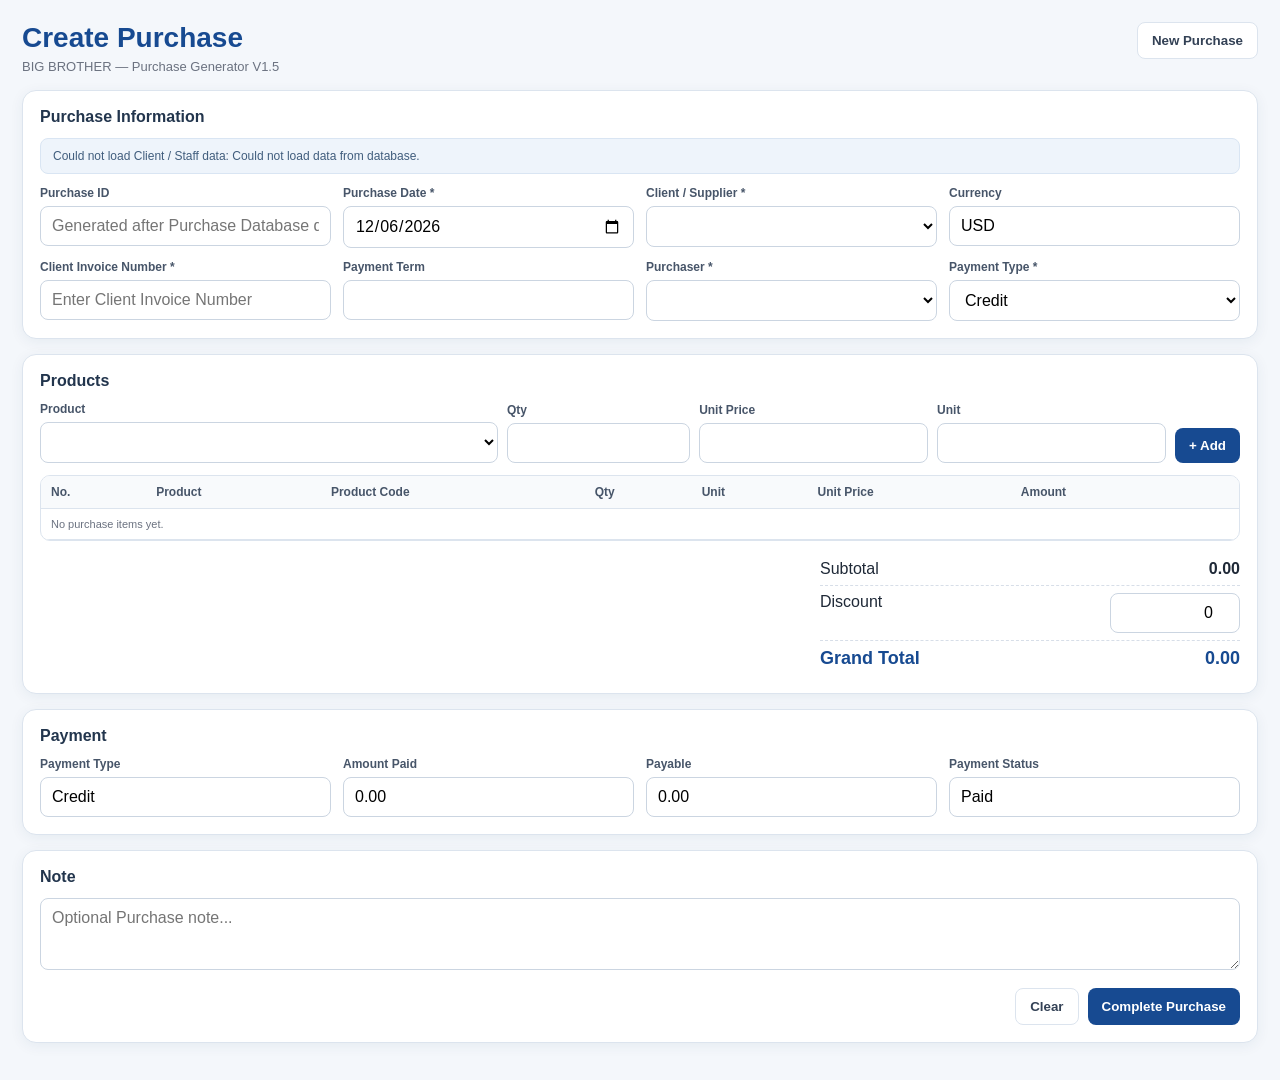
==== index.html @ b351e501 "Update index.html" ====
<!doctype html>
<html lang="en">
<head>
<meta charset="utf-8">
<meta name="viewport" content="width=device-width,initial-scale=1">
<title>BIG BROTHER — Create Purchase V1.5 Paid Credit Smart Cache</title>
<style>
*{box-sizing:border-box}
body{margin:0;background:#f4f7fb;color:#1f2937;font-family:Inter,Arial,sans-serif}
:root{--blue:#174a91;--line:#dce4ee;--muted:#6b7280;--green:#157a51}
.page{max-width:1500px;margin:auto;padding:22px}
.top{display:flex;justify-content:space-between;align-items:flex-start;gap:16px;margin-bottom:16px}
h1{margin:0;color:var(--blue);font-size:28px} .sub{font-size:13px;color:var(--muted);margin-top:5px}
.card{background:#fff;border:1px solid var(--line);border-radius:14px;box-shadow:0 3px 14px #173a6610;padding:17px;margin-bottom:15px}
.grid{display:grid;grid-template-columns:repeat(4,minmax(0,1fr));gap:12px}
label{display:block;font-size:12px;font-weight:800;color:#475569;margin-bottom:6px}
input,select,textarea{width:100%;border:1px solid #cbd5e1;border-radius:8px;padding:10px 11px;font:inherit;background:#fff}
textarea{min-height:72px;resize:vertical}
.section-title{font-weight:900;color:#22354d;font-size:16px;margin-bottom:12px}
.status{background:#eef4fb;border:1px solid #d9e5f3;color:#405d7d;padding:10px 12px;border-radius:8px;font-size:12px;margin-bottom:12px}
.status.success{background:#eef9f3;border-color:#c9ead9;color:#176c4a}
.tablewrap{overflow:auto;border:1px solid var(--line);border-radius:10px}
table{width:100%;border-collapse:collapse;min-width:950px} th,td{padding:9px 10px;border-bottom:1px solid var(--line);font-size:12px;text-align:left}
th{background:#f8fafc;color:#475569}
td input{padding:8px}
.addline{display:grid;grid-template-columns:2fr .8fr 1fr 1fr auto;gap:9px;align-items:end;margin-bottom:12px}
button{cursor:pointer;font-weight:800;border-radius:8px;padding:10px 14px}
.primary{border:0;background:var(--blue);color:#fff} .secondary{border:1px solid var(--line);background:#fff;color:#334155} .danger{border:0;background:#fff0f0;color:#a62f2f}
.actions{display:flex;justify-content:flex-end;gap:9px;margin-top:14px}
.summary{margin-left:auto;width:min(420px,100%);margin-top:12px}
.srow{display:flex;justify-content:space-between;gap:20px;padding:7px 0;border-bottom:1px dashed #d7dee8}
.srow.total{font-size:18px;font-weight:900;color:var(--blue);border-bottom:0}
.small{font-size:11px;color:var(--muted)}
@media(max-width:900px){.grid{grid-template-columns:1fr 1fr}.addline{grid-template-columns:1fr 1fr}}
@media(max-width:600px){.grid,.addline{grid-template-columns:1fr}.page{padding:12px}}
</style>
</head>
<body>
<div class="page">
  <div class="top">
    <div>
      <h1>Create Purchase</h1>
      <div class="sub">BIG BROTHER — Purchase Generator V1.5</div>
    </div>
    <button class="secondary" onclick="resetPurchase()">New Purchase</button>
  </div>

  <div class="card">
    <div class="section-title">Purchase Information</div>
    <div id="status" class="status">Select a Client / Supplier. The system will load only the products that this client sells.</div>
    <div class="grid">
      <div><label>Purchase ID</label><input id="purchaseId" readonly placeholder="Generated after Purchase Database deployment"></div>
      <div><label>Purchase Date *</label><input id="purchaseDate" type="date"></div>
      <div><label>Client / Supplier *</label><select id="client" onchange="clientChanged()"></select></div>
      <div><label>Currency</label><input id="currency" readonly value="USD"></div>

      <div><label>Client Invoice Number *</label><input id="clientInvoiceNumber" placeholder="Enter Client Invoice Number"></div>
      <div><label>Payment Term</label><input id="paymentTerm" readonly></div>
      <div><label>Purchaser *</label><select id="purchaser" onchange="syncPurchaser()"></select></div>
      <div><label>Payment Type *</label>
        <select id="paymentType" onchange="paymentTypeChanged()">
          <option value="Credit" selected>Credit</option>
          <option value="Paid">Paid</option>
        </select>
      </div>
    </div>
  </div>

  <div class="card">
    <div class="section-title">Products</div>

    <div class="addline">
      <div><label>Product</label><select id="product"></select></div>
      <div><label>Qty</label><input id="qty" type="number" min="0" step="0.01"></div>
      <div><label>Unit Price</label><input id="price" type="number" min="0" step="0.0001"></div>
      <div><label>Unit</label><input id="unit" readonly></div>
      <button class="primary" onclick="addItem()">+ Add</button>
    </div>

    <div class="tablewrap">
      <table>
        <thead><tr><th>No.</th><th>Product</th><th>Product Code</th><th>Qty</th><th>Unit</th><th>Unit Price</th><th>Amount</th><th></th></tr></thead>
        <tbody id="itemsBody"><tr><td colspan="8" class="small">No purchase items yet.</td></tr></tbody>
      </table>
    </div>

    <div class="summary">
      <div class="srow"><span>Subtotal</span><strong id="subtotal">0.00</strong></div>
      <div class="srow"><span>Discount</span><span><input id="discount" type="number" min="0" step="0.01" value="0" oninput="renderItems()" style="width:130px;text-align:right"></span></div>
      <div class="srow total"><span>Grand Total</span><span id="grandTotal">0.00</span></div>
    </div>
  </div>

  <div class="card" id="paymentInfoCard">
    <div class="section-title">Payment</div>
    <div class="grid">
      <div>
        <label>Payment Type</label>
        <input id="paymentTypeDisplay" readonly value="Credit">
      </div>
      <div>
        <label>Amount Paid</label>
        <input id="amountPaidDisplay" readonly value="0.00">
      </div>
      <div>
        <label>Payable</label>
        <input id="payableDisplay" readonly value="0.00">
      </div>
      <div>
        <label>Payment Status</label>
        <input id="paymentStatusDisplay" readonly value="Unpaid">
      </div>
    </div>
  </div>

  <div class="card">
    <div class="section-title">Note</div>
    <textarea id="note" placeholder="Optional Purchase note..."></textarea>
    <div class="actions">
      <button class="secondary" onclick="resetPurchase()">Clear</button>
      <button class="primary" id="saveBtn" onclick="savePurchase()">Complete Purchase</button>
    </div>
  </div>
</div>

<script>
const MASTER_DATABASE_API_URL = "https://script.google.com/macros/s/AKfycbzIjs-cNehMxWTZs3ZPAosseGUu1nqACTPo3S4-onLLEYnEgqP6AUK7p3jwb6MaFr7H0w/exec";
const STAFF_DATABASE_API_URL = "https://script.google.com/macros/s/AKfycbwKqgTPzesBlWlk5NFelkZR-9HOzDGdukcPc49dTDtADRdLz-Bv2uABMiuajh0mpEOA/exec";

/* Paste the new Purchase Database /exec URL here after you deploy BIG_BROTHER_PURCHASE_DATABASE_V1.gs */
const PURCHASE_DATABASE_API_URL = "https://script.google.com/macros/s/AKfycbz7k1iBBfx9xiIKl1719W_jsKA8kLl7ihD4UykIyIAk-btXvAiOsORiw71NWwUD6XFOgg/exec";

let clients = [];
let catalog = [];
let staff = [];
let items = [];

const PURCHASE_MASTER_CACHE_KEY="BB_PURCHASE_GENERATOR_MASTER_CACHE_V1";
const PURCHASE_CATALOG_CACHE_PREFIX="BB_PURCHASE_GENERATOR_CATALOG_V1_";
const PURCHASE_CACHE_MAX_AGE_MS=24*60*60*1000;
let masterSyncBusy=false;

function esc(s){return String(s??"").replace(/[&<>"']/g,c=>({"&":"&amp;","<":"&lt;",">":"&gt;",'"':"&quot;","'":"&#39;"}[c]));}
function today(){const d=new Date();return d.getFullYear()+"-"+String(d.getMonth()+1).padStart(2,"0")+"-"+String(d.getDate()).padStart(2,"0");}
function money(n){return Number(n||0).toLocaleString("en-US",{minimumFractionDigits:2,maximumFractionDigits:2});}
function setStatus(msg,type=""){const el=document.getElementById("status");el.textContent=msg;el.className="status"+(type?" "+type:"");}
function purchaseApiReady(){return PURCHASE_DATABASE_API_URL.startsWith("https://script.google.com/");}


function readLocalCache(key){
  try{
    const raw=localStorage.getItem(key);
    if(!raw) return null;
    const parsed=JSON.parse(raw);
    return parsed && typeof parsed==="object" ? parsed : null;
  }catch(_){
    return null;
  }
}

function writeLocalCache(key,data){
  try{
    localStorage.setItem(key,JSON.stringify({
      savedAt:Date.now(),
      data:data
    }));
  }catch(error){
    console.warn("Purchase Generator cache unavailable:",error);
  }
}

function catalogCacheKey(clientId){
  return PURCHASE_CATALOG_CACHE_PREFIX + encodeURIComponent(String(clientId||""));
}

function cacheFresh(cache){
  return !!cache && Number(cache.savedAt||0)>0 &&
    (Date.now()-Number(cache.savedAt||0))<PURCHASE_CACHE_MAX_AGE_MS;
}

function renderClientAndPurchaserOptions(){
  document.getElementById("client").innerHTML =
    '<option value="">Select Client / Supplier</option>'+
    clients.map((x,i)=>`<option value="${i}">${esc(x.clientName)}${x.clientCode?` — ${esc(x.clientCode)}`:""}</option>`).join("");

  let purchasers=staff.filter(x=>String(x.position||"").toLowerCase().includes("purchas"));
  if(!purchasers.length)purchasers=staff;

  document.getElementById("purchaser").innerHTML =
    '<option value="">Select Purchaser</option>'+
    purchasers.map(x=>`<option value="${esc(x.staffId)}" data-name="${esc(x.staffName)}">${esc(x.staffName)} — ${esc(x.staffId)}</option>`).join("");

  return purchasers.length;
}

function renderMasterDeviceCache(){
  const cached=readLocalCache(PURCHASE_MASTER_CACHE_KEY);
  if(!cached || !cached.data) return false;

  const d=cached.data;
  if(!Array.isArray(d.clients) || !Array.isArray(d.staff)) return false;

  clients=d.clients;
  staff=d.staff;
  const purchaserCount=renderClientAndPurchaserOptions();

  setStatus(
    clients.length+" Client(s) and "+purchaserCount+" Purchaser/Staff record(s) loaded from device • syncing...",
    "success"
  );
  return true;
}

function getJson(url, params = {}) {
  return new Promise((resolve, reject) => {
    const callbackName =
      "bbJsonp_" + Date.now() + "_" + Math.floor(Math.random() * 1000000);

    const script = document.createElement("script");
    let finished = false;

    const cleanup = () => {
      if (finished) return;
      finished = true;
      clearTimeout(timer);
      try { delete window[callbackName]; } catch (_) { window[callbackName] = undefined; }
      script.remove();
    };

    window[callbackName] = function(data) {
      cleanup();
      resolve(data);
    };

    const u = new URL(url);
    Object.entries(params || {}).forEach(([k, v]) => {
      if (v !== undefined && v !== null) u.searchParams.set(k, v);
    });
    u.searchParams.set("callback", callbackName);
    u.searchParams.set("_t", Date.now());

    script.src = u.toString();
    script.async = true;
    script.onerror = () => {
      cleanup();
      reject(new Error("Could not load data from database."));
    };

    const timer = setTimeout(() => {
      cleanup();
      reject(new Error("Database request timed out."));
    }, 15000);

    document.head.appendChild(script);
  });
}
function arrayOf(res){if(Array.isArray(res))return res;if(Array.isArray(res?.data))return res.data;return [];}
function postForm(url,action,fieldName,data){
  return new Promise((resolve,reject)=>{
    const name="bb_purchase_"+Date.now()+"_"+Math.random().toString(36).slice(2);
    const iframe=document.createElement("iframe");iframe.name=name;iframe.style.display="none";document.body.appendChild(iframe);
    const form=document.createElement("form");form.method="POST";form.action=url;form.target=name;form.style.display="none";
    const a=document.createElement("input");a.type="hidden";a.name="action";a.value=action;form.appendChild(a);
    const d=document.createElement("input");d.type="hidden";d.name=fieldName;d.value=JSON.stringify(data);form.appendChild(d);
    document.body.appendChild(form);
    try{form.submit();}catch(e){form.remove();iframe.remove();reject(e);return;}
    setTimeout(()=>{form.remove();iframe.remove();resolve({success:true});},2200);
  });
}

async function loadMasterData(options={}){
  if(masterSyncBusy) return;

  const silent=options && options.silent===true;
  masterSyncBusy=true;

  try{
    if(!silent) setStatus("Syncing Client and Staff data...");

    const [c,s] = await Promise.all([
      getJson(MASTER_DATABASE_API_URL,{action:"getClients"}),
      getJson(STAFF_DATABASE_API_URL,{action:"getStaff",includeInactive:"false"})
    ]);

    if (!Array.isArray(c) && !Array.isArray(c?.data)) {
      throw new Error(c?.message || c?.error || "Client API is not available.");
    }

    const freshClients=arrayOf(c);
    const freshStaff=arrayOf(s);

    clients=freshClients;
    staff=freshStaff;

    const purchaserCount=renderClientAndPurchaserOptions();

    writeLocalCache(PURCHASE_MASTER_CACHE_KEY,{
      clients:clients,
      staff:staff
    });

    setStatus(
      clients.length+" Client(s) and "+purchaserCount+" Purchaser/Staff record(s) ready.",
      "success"
    );

  }catch(e){
    console.error(e);

    if(!clients.length && !staff.length){
      setStatus("Could not load Client / Staff data: "+(e.message||"Database connection error."));
    }else{
      setStatus("Device cache ready • live sync will retry later.","success");
    }
  }finally{
    masterSyncBusy=false;
  }
}

async function clientChanged(){
  const index=Number(document.getElementById("client").value);
  const c=Number.isInteger(index)&&clients[index]?clients[index]:null;

  items=[];
  renderItems();

  document.getElementById("paymentTerm").value=c?.paymentTerm||"";
  document.getElementById("currency").value=c?.currency||"USD";

  if(!c){
    catalog=[];
    fillProducts();
    return;
  }

  const key=catalogCacheKey(c.clientId);
  const cached=readLocalCache(key);

  // FAST PATH: render saved client catalog immediately.
  if(cached && Array.isArray(cached.data)){
    catalog=cached.data;
    fillProducts();
    setStatus(
      catalog.length+" product(s) loaded instantly for "+c.clientName+" • syncing prices...",
      "success"
    );
  }else{
    catalog=[];
    fillProducts();
    setStatus("Loading products and current prices for "+c.clientName+"...");
  }

  // Background refresh.
  try{
    const res=await getJson(MASTER_DATABASE_API_URL,{
      action:"getPurchaseClientCatalog",
      clientId:c.clientId
    });

    const fresh=arrayOf(res);
    catalog=fresh;
    fillProducts();
    writeLocalCache(key,fresh);

    setStatus(
      catalog.length+" product(s) ready for "+c.clientName+".",
      "success"
    );

  }catch(e){
    if(cached && Array.isArray(cached.data)){
      catalog=cached.data;
      fillProducts();
      setStatus(
        catalog.length+" cached product(s) ready for "+c.clientName+" • live sync will retry.",
        "success"
      );
    }else{
      catalog=[];
      fillProducts();
      setStatus("Could not load Client Products / Prices.");
    }
  }
}

function fillProducts(){
  const el=document.getElementById("product");
  el.innerHTML='<option value="">Select Product</option>'+
    catalog.map((x,i)=>`<option value="${i}">${esc(x.productName)} — ${esc(x.productCode)}</option>`).join("");
  document.getElementById("qty").value="";
  document.getElementById("price").value="";
  document.getElementById("unit").value="";
}

document.addEventListener("change",e=>{
  if(e.target?.id!=="product")return;
  const i=Number(e.target.value);
  const p=Number.isInteger(i)&&catalog[i]?catalog[i]:null;
  document.getElementById("price").value=p?Number(p.purchasePrice||0):"";
  document.getElementById("unit").value=p?.unit||"";
  document.getElementById("qty").focus();
});

function syncPurchaser(){
  // Staff ID remains stored in the Purchaser select value.
}


function paymentTypeChanged(){
  renderItems();
}

function updatePaymentSummary(total){
  const type=document.getElementById("paymentType")?.value || "Credit";
  const paid=type==="Paid" ? total : 0;
  const payable=type==="Paid" ? 0 : total;
  const status=type==="Paid" ? "Paid" : (total>0 ? "Unpaid" : "Paid");

  document.getElementById("paymentTypeDisplay").value=type;
  document.getElementById("amountPaidDisplay").value=money(paid);
  document.getElementById("payableDisplay").value=money(payable);
  document.getElementById("paymentStatusDisplay").value=status;
}

function addItem(){
  const i=Number(document.getElementById("product").value);
  const p=Number.isInteger(i)&&catalog[i]?catalog[i]:null;
  const qty=Number(document.getElementById("qty").value)||0;
  const price=Number(document.getElementById("price").value)||0;

  if(!p)return alert("Select a Product.");
  if(qty<=0)return alert("Qty must be greater than 0.");

  items.push({
    productCode:p.productCode,
    productName:p.productName,
    qty:qty,
    unit:p.unit||"",
    unitPrice:price
  });

  document.getElementById("product").value="";
  document.getElementById("qty").value="";
  document.getElementById("price").value="";
  document.getElementById("unit").value="";
  renderItems();
}

function removeItem(index){items.splice(index,1);renderItems();}

function renderItems(){
  const body=document.getElementById("itemsBody");
  if(!items.length){
    body.innerHTML='<tr><td colspan="8" class="small">No purchase items yet.</td></tr>';
  } else {
    body.innerHTML=items.map((x,i)=>`
      <tr>
        <td>${i+1}</td>
        <td><strong>${esc(x.productName)}</strong></td>
        <td>${esc(x.productCode)}</td>
        <td>${money(x.qty)}</td>
        <td>${esc(x.unit)}</td>
        <td>${money(x.unitPrice)}</td>
        <td><strong>${money(x.qty*x.unitPrice)}</strong></td>
        <td><button class="danger" onclick="removeItem(${i})">Delete</button></td>
      </tr>`).join("");
  }

  const subtotal=items.reduce((sum,x)=>sum+(Number(x.qty)||0)*(Number(x.unitPrice)||0),0);
  const discount=Math.min(subtotal,Math.max(0,Number(document.getElementById("discount").value)||0));
  const total=Math.max(0,subtotal-discount);

  document.getElementById("subtotal").textContent=money(subtotal);
  document.getElementById("grandTotal").textContent=money(total);
  updatePaymentSummary(total);
}

async function loadNextPurchaseId(){
  if(!purchaseApiReady()){
    document.getElementById("purchaseId").value="";
    return;
  }
  try{
    const res=await getJson(PURCHASE_DATABASE_API_URL,{action:"getNextPurchaseId"});
    document.getElementById("purchaseId").value=res.purchaseId||"";
  }catch(e){}
}

async function savePurchase(){
  if(!purchaseApiReady()){
    alert("Deploy the Purchase Database first, then paste its /exec URL into PURCHASE_DATABASE_API_URL.");
    return;
  }

  const ci=Number(document.getElementById("client").value);
  const client=Number.isInteger(ci)&&clients[ci]?clients[ci]:null;
  const purchaserEl=document.getElementById("purchaser");
  const purchaserName=purchaserEl.options[purchaserEl.selectedIndex]?.dataset?.name||"";

  if(!client)return alert("Select a Client / Supplier.");
  if(!document.getElementById("clientInvoiceNumber").value.trim())return alert("Enter Client Invoice Number.");
  if(!items.length)return alert("Add at least one product.");
  if(!purchaserEl.value)return alert("Select Purchaser.");

  const data={
    purchaseId:document.getElementById("purchaseId").value,
    purchaseDate:document.getElementById("purchaseDate").value,
    clientId:client.clientId,
    clientName:client.clientName,
    clientCode:client.clientCode||"",
    clientInvoiceNumber:document.getElementById("clientInvoiceNumber").value.trim(),
    currency:document.getElementById("currency").value||"USD",
    paymentTerm:client.paymentTerm||"",
    purchaserStaffId:purchaserEl.value,
    purchaserName:purchaserName,
    paymentType:document.getElementById("paymentType").value||"Credit",
    discount:Number(document.getElementById("discount").value)||0,
    note:document.getElementById("note").value.trim(),
    items:items
  };

  const total=items.reduce((sum,x)=>sum+x.qty*x.unitPrice,0)-Math.max(0,Number(data.discount)||0);

  if(!confirm(
    "Complete this Purchase?\n\n"+
    "Client: "+client.clientName+"\n"+
    "Items: "+items.length+"\n"+
    "Total: "+money(Math.max(0,total))+" "+data.currency+"\n"+
    "Payment Type: "+data.paymentType
  ))return;

  const btn=document.getElementById("saveBtn");
  btn.disabled=true;
  btn.textContent="Saving...";

  try{
    await postForm(PURCHASE_DATABASE_API_URL,"savePurchase","purchaseData",data);
    setStatus("Purchase sent successfully. Purchase ID: "+(data.purchaseId||"generated by database"),"success");
    alert("Purchase completed successfully.");
    resetPurchase();
  }catch(e){
    alert("Could not save Purchase. "+(e.message||""));
  }finally{
    btn.disabled=false;
    btn.textContent="Complete Purchase";
  }
}

function resetPurchase(){
  items=[];
  catalog=[];
  document.getElementById("client").value="";
  document.getElementById("clientInvoiceNumber").value="";
  document.getElementById("paymentTerm").value="";
  document.getElementById("currency").value="USD";
  document.getElementById("product").innerHTML='<option value="">Select Product</option>';
  document.getElementById("qty").value="";
  document.getElementById("price").value="";
  document.getElementById("unit").value="";
  document.getElementById("discount").value="0";
  document.getElementById("paymentType").value="Credit";
  document.getElementById("note").value="";
  document.getElementById("purchaseDate").value=today();
  renderItems();
  loadNextPurchaseId();
  setStatus("Select a Client / Supplier. The system will load only the products that this client sells.");
}

document.getElementById("purchaseDate").value=today();

// Show device cache first, then refresh silently in background.
const showedMasterCache=renderMasterDeviceCache();
loadMasterData({silent:showedMasterCache});

loadNextPurchaseId();
renderItems();

// When returning to this tab, silently refresh Client/Staff data.
document.addEventListener("visibilitychange",function(){
  if(!document.hidden){
    loadMasterData({silent:true});
  }
});
</script>
</body>
</html>
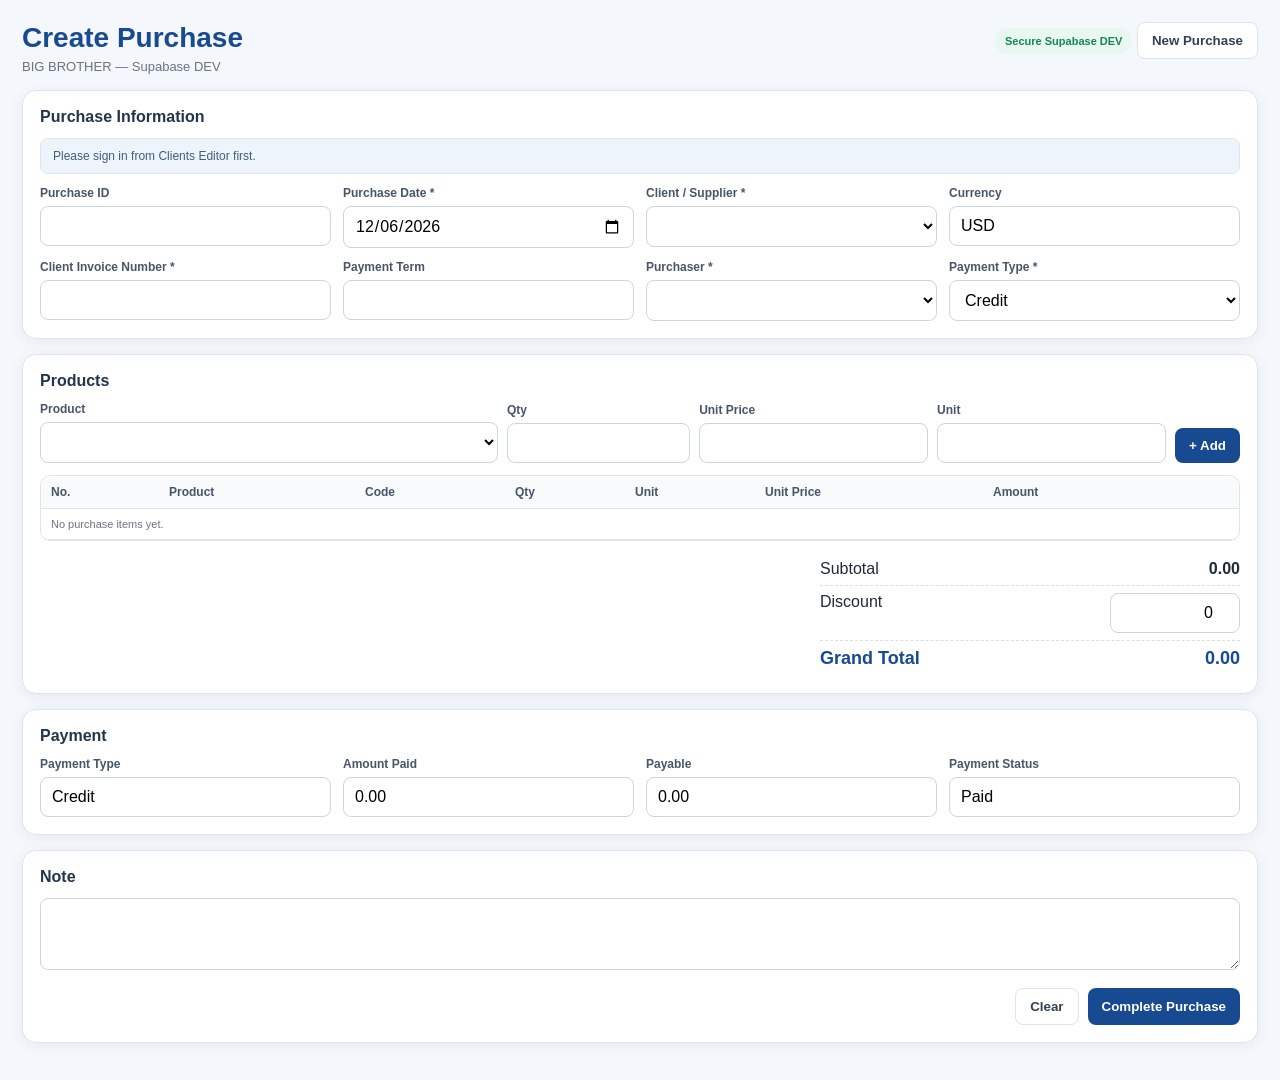
==== commit 9fa12ba3: "Promote tested Supabase Purchase Recorder to live index" ====
--- a/index.html
+++ b/index.html
@@ -1,586 +1,2 @@
 <!doctype html>
-<html lang="en">
-<head>
-<meta charset="utf-8">
-<meta name="viewport" content="width=device-width,initial-scale=1">
-<title>BIG BROTHER — Create Purchase V1.5 Paid Credit Smart Cache</title>
-<style>
-*{box-sizing:border-box}
-body{margin:0;background:#f4f7fb;color:#1f2937;font-family:Inter,Arial,sans-serif}
-:root{--blue:#174a91;--line:#dce4ee;--muted:#6b7280;--green:#157a51}
-.page{max-width:1500px;margin:auto;padding:22px}
-.top{display:flex;justify-content:space-between;align-items:flex-start;gap:16px;margin-bottom:16px}
-h1{margin:0;color:var(--blue);font-size:28px} .sub{font-size:13px;color:var(--muted);margin-top:5px}
-.card{background:#fff;border:1px solid var(--line);border-radius:14px;box-shadow:0 3px 14px #173a6610;padding:17px;margin-bottom:15px}
-.grid{display:grid;grid-template-columns:repeat(4,minmax(0,1fr));gap:12px}
-label{display:block;font-size:12px;font-weight:800;color:#475569;margin-bottom:6px}
-input,select,textarea{width:100%;border:1px solid #cbd5e1;border-radius:8px;padding:10px 11px;font:inherit;background:#fff}
-textarea{min-height:72px;resize:vertical}
-.section-title{font-weight:900;color:#22354d;font-size:16px;margin-bottom:12px}
-.status{background:#eef4fb;border:1px solid #d9e5f3;color:#405d7d;padding:10px 12px;border-radius:8px;font-size:12px;margin-bottom:12px}
-.status.success{background:#eef9f3;border-color:#c9ead9;color:#176c4a}
-.tablewrap{overflow:auto;border:1px solid var(--line);border-radius:10px}
-table{width:100%;border-collapse:collapse;min-width:950px} th,td{padding:9px 10px;border-bottom:1px solid var(--line);font-size:12px;text-align:left}
-th{background:#f8fafc;color:#475569}
-td input{padding:8px}
-.addline{display:grid;grid-template-columns:2fr .8fr 1fr 1fr auto;gap:9px;align-items:end;margin-bottom:12px}
-button{cursor:pointer;font-weight:800;border-radius:8px;padding:10px 14px}
-.primary{border:0;background:var(--blue);color:#fff} .secondary{border:1px solid var(--line);background:#fff;color:#334155} .danger{border:0;background:#fff0f0;color:#a62f2f}
-.actions{display:flex;justify-content:flex-end;gap:9px;margin-top:14px}
-.summary{margin-left:auto;width:min(420px,100%);margin-top:12px}
-.srow{display:flex;justify-content:space-between;gap:20px;padding:7px 0;border-bottom:1px dashed #d7dee8}
-.srow.total{font-size:18px;font-weight:900;color:var(--blue);border-bottom:0}
-.small{font-size:11px;color:var(--muted)}
-@media(max-width:900px){.grid{grid-template-columns:1fr 1fr}.addline{grid-template-columns:1fr 1fr}}
-@media(max-width:600px){.grid,.addline{grid-template-columns:1fr}.page{padding:12px}}
-</style>
-</head>
-<body>
-<div class="page">
-  <div class="top">
-    <div>
-      <h1>Create Purchase</h1>
-      <div class="sub">BIG BROTHER — Purchase Generator V1.5</div>
-    </div>
-    <button class="secondary" onclick="resetPurchase()">New Purchase</button>
-  </div>
-
-  <div class="card">
-    <div class="section-title">Purchase Information</div>
-    <div id="status" class="status">Select a Client / Supplier. The system will load only the products that this client sells.</div>
-    <div class="grid">
-      <div><label>Purchase ID</label><input id="purchaseId" readonly placeholder="Generated after Purchase Database deployment"></div>
-      <div><label>Purchase Date *</label><input id="purchaseDate" type="date"></div>
-      <div><label>Client / Supplier *</label><select id="client" onchange="clientChanged()"></select></div>
-      <div><label>Currency</label><input id="currency" readonly value="USD"></div>
-
-      <div><label>Client Invoice Number *</label><input id="clientInvoiceNumber" placeholder="Enter Client Invoice Number"></div>
-      <div><label>Payment Term</label><input id="paymentTerm" readonly></div>
-      <div><label>Purchaser *</label><select id="purchaser" onchange="syncPurchaser()"></select></div>
-      <div><label>Payment Type *</label>
-        <select id="paymentType" onchange="paymentTypeChanged()">
-          <option value="Credit" selected>Credit</option>
-          <option value="Paid">Paid</option>
-        </select>
-      </div>
-    </div>
-  </div>
-
-  <div class="card">
-    <div class="section-title">Products</div>
-
-    <div class="addline">
-      <div><label>Product</label><select id="product"></select></div>
-      <div><label>Qty</label><input id="qty" type="number" min="0" step="0.01"></div>
-      <div><label>Unit Price</label><input id="price" type="number" min="0" step="0.0001"></div>
-      <div><label>Unit</label><input id="unit" readonly></div>
-      <button class="primary" onclick="addItem()">+ Add</button>
-    </div>
-
-    <div class="tablewrap">
-      <table>
-        <thead><tr><th>No.</th><th>Product</th><th>Product Code</th><th>Qty</th><th>Unit</th><th>Unit Price</th><th>Amount</th><th></th></tr></thead>
-        <tbody id="itemsBody"><tr><td colspan="8" class="small">No purchase items yet.</td></tr></tbody>
-      </table>
-    </div>
-
-    <div class="summary">
-      <div class="srow"><span>Subtotal</span><strong id="subtotal">0.00</strong></div>
-      <div class="srow"><span>Discount</span><span><input id="discount" type="number" min="0" step="0.01" value="0" oninput="renderItems()" style="width:130px;text-align:right"></span></div>
-      <div class="srow total"><span>Grand Total</span><span id="grandTotal">0.00</span></div>
-    </div>
-  </div>
-
-  <div class="card" id="paymentInfoCard">
-    <div class="section-title">Payment</div>
-    <div class="grid">
-      <div>
-        <label>Payment Type</label>
-        <input id="paymentTypeDisplay" readonly value="Credit">
-      </div>
-      <div>
-        <label>Amount Paid</label>
-        <input id="amountPaidDisplay" readonly value="0.00">
-      </div>
-      <div>
-        <label>Payable</label>
-        <input id="payableDisplay" readonly value="0.00">
-      </div>
-      <div>
-        <label>Payment Status</label>
-        <input id="paymentStatusDisplay" readonly value="Unpaid">
-      </div>
-    </div>
-  </div>
-
-  <div class="card">
-    <div class="section-title">Note</div>
-    <textarea id="note" placeholder="Optional Purchase note..."></textarea>
-    <div class="actions">
-      <button class="secondary" onclick="resetPurchase()">Clear</button>
-      <button class="primary" id="saveBtn" onclick="savePurchase()">Complete Purchase</button>
-    </div>
-  </div>
-</div>
-
-<script>
-const MASTER_DATABASE_API_URL = "https://script.google.com/macros/s/AKfycbzIjs-cNehMxWTZs3ZPAosseGUu1nqACTPo3S4-onLLEYnEgqP6AUK7p3jwb6MaFr7H0w/exec";
-const STAFF_DATABASE_API_URL = "https://script.google.com/macros/s/AKfycbwKqgTPzesBlWlk5NFelkZR-9HOzDGdukcPc49dTDtADRdLz-Bv2uABMiuajh0mpEOA/exec";
-
-/* Paste the new Purchase Database /exec URL here after you deploy BIG_BROTHER_PURCHASE_DATABASE_V1.gs */
-const PURCHASE_DATABASE_API_URL = "https://script.google.com/macros/s/AKfycbz7k1iBBfx9xiIKl1719W_jsKA8kLl7ihD4UykIyIAk-btXvAiOsORiw71NWwUD6XFOgg/exec";
-
-let clients = [];
-let catalog = [];
-let staff = [];
-let items = [];
-
-const PURCHASE_MASTER_CACHE_KEY="BB_PURCHASE_GENERATOR_MASTER_CACHE_V1";
-const PURCHASE_CATALOG_CACHE_PREFIX="BB_PURCHASE_GENERATOR_CATALOG_V1_";
-const PURCHASE_CACHE_MAX_AGE_MS=24*60*60*1000;
-let masterSyncBusy=false;
-
-function esc(s){return String(s??"").replace(/[&<>"']/g,c=>({"&":"&amp;","<":"&lt;",">":"&gt;",'"':"&quot;","'":"&#39;"}[c]));}
-function today(){const d=new Date();return d.getFullYear()+"-"+String(d.getMonth()+1).padStart(2,"0")+"-"+String(d.getDate()).padStart(2,"0");}
-function money(n){return Number(n||0).toLocaleString("en-US",{minimumFractionDigits:2,maximumFractionDigits:2});}
-function setStatus(msg,type=""){const el=document.getElementById("status");el.textContent=msg;el.className="status"+(type?" "+type:"");}
-function purchaseApiReady(){return PURCHASE_DATABASE_API_URL.startsWith("https://script.google.com/");}
-
-
-function readLocalCache(key){
-  try{
-    const raw=localStorage.getItem(key);
-    if(!raw) return null;
-    const parsed=JSON.parse(raw);
-    return parsed && typeof parsed==="object" ? parsed : null;
-  }catch(_){
-    return null;
-  }
-}
-
-function writeLocalCache(key,data){
-  try{
-    localStorage.setItem(key,JSON.stringify({
-      savedAt:Date.now(),
-      data:data
-    }));
-  }catch(error){
-    console.warn("Purchase Generator cache unavailable:",error);
-  }
-}
-
-function catalogCacheKey(clientId){
-  return PURCHASE_CATALOG_CACHE_PREFIX + encodeURIComponent(String(clientId||""));
-}
-
-function cacheFresh(cache){
-  return !!cache && Number(cache.savedAt||0)>0 &&
-    (Date.now()-Number(cache.savedAt||0))<PURCHASE_CACHE_MAX_AGE_MS;
-}
-
-function renderClientAndPurchaserOptions(){
-  document.getElementById("client").innerHTML =
-    '<option value="">Select Client / Supplier</option>'+
-    clients.map((x,i)=>`<option value="${i}">${esc(x.clientName)}${x.clientCode?` — ${esc(x.clientCode)}`:""}</option>`).join("");
-
-  let purchasers=staff.filter(x=>String(x.position||"").toLowerCase().includes("purchas"));
-  if(!purchasers.length)purchasers=staff;
-
-  document.getElementById("purchaser").innerHTML =
-    '<option value="">Select Purchaser</option>'+
-    purchasers.map(x=>`<option value="${esc(x.staffId)}" data-name="${esc(x.staffName)}">${esc(x.staffName)} — ${esc(x.staffId)}</option>`).join("");
-
-  return purchasers.length;
-}
-
-function renderMasterDeviceCache(){
-  const cached=readLocalCache(PURCHASE_MASTER_CACHE_KEY);
-  if(!cached || !cached.data) return false;
-
-  const d=cached.data;
-  if(!Array.isArray(d.clients) || !Array.isArray(d.staff)) return false;
-
-  clients=d.clients;
-  staff=d.staff;
-  const purchaserCount=renderClientAndPurchaserOptions();
-
-  setStatus(
-    clients.length+" Client(s) and "+purchaserCount+" Purchaser/Staff record(s) loaded from device • syncing...",
-    "success"
-  );
-  return true;
-}
-
-function getJson(url, params = {}) {
-  return new Promise((resolve, reject) => {
-    const callbackName =
-      "bbJsonp_" + Date.now() + "_" + Math.floor(Math.random() * 1000000);
-
-    const script = document.createElement("script");
-    let finished = false;
-
-    const cleanup = () => {
-      if (finished) return;
-      finished = true;
-      clearTimeout(timer);
-      try { delete window[callbackName]; } catch (_) { window[callbackName] = undefined; }
-      script.remove();
-    };
-
-    window[callbackName] = function(data) {
-      cleanup();
-      resolve(data);
-    };
-
-    const u = new URL(url);
-    Object.entries(params || {}).forEach(([k, v]) => {
-      if (v !== undefined && v !== null) u.searchParams.set(k, v);
-    });
-    u.searchParams.set("callback", callbackName);
-    u.searchParams.set("_t", Date.now());
-
-    script.src = u.toString();
-    script.async = true;
-    script.onerror = () => {
-      cleanup();
-      reject(new Error("Could not load data from database."));
-    };
-
-    const timer = setTimeout(() => {
-      cleanup();
-      reject(new Error("Database request timed out."));
-    }, 15000);
-
-    document.head.appendChild(script);
-  });
-}
-function arrayOf(res){if(Array.isArray(res))return res;if(Array.isArray(res?.data))return res.data;return [];}
-function postForm(url,action,fieldName,data){
-  return new Promise((resolve,reject)=>{
-    const name="bb_purchase_"+Date.now()+"_"+Math.random().toString(36).slice(2);
-    const iframe=document.createElement("iframe");iframe.name=name;iframe.style.display="none";document.body.appendChild(iframe);
-    const form=document.createElement("form");form.method="POST";form.action=url;form.target=name;form.style.display="none";
-    const a=document.createElement("input");a.type="hidden";a.name="action";a.value=action;form.appendChild(a);
-    const d=document.createElement("input");d.type="hidden";d.name=fieldName;d.value=JSON.stringify(data);form.appendChild(d);
-    document.body.appendChild(form);
-    try{form.submit();}catch(e){form.remove();iframe.remove();reject(e);return;}
-    setTimeout(()=>{form.remove();iframe.remove();resolve({success:true});},2200);
-  });
-}
-
-async function loadMasterData(options={}){
-  if(masterSyncBusy) return;
-
-  const silent=options && options.silent===true;
-  masterSyncBusy=true;
-
-  try{
-    if(!silent) setStatus("Syncing Client and Staff data...");
-
-    const [c,s] = await Promise.all([
-      getJson(MASTER_DATABASE_API_URL,{action:"getClients"}),
-      getJson(STAFF_DATABASE_API_URL,{action:"getStaff",includeInactive:"false"})
-    ]);
-
-    if (!Array.isArray(c) && !Array.isArray(c?.data)) {
-      throw new Error(c?.message || c?.error || "Client API is not available.");
-    }
-
-    const freshClients=arrayOf(c);
-    const freshStaff=arrayOf(s);
-
-    clients=freshClients;
-    staff=freshStaff;
-
-    const purchaserCount=renderClientAndPurchaserOptions();
-
-    writeLocalCache(PURCHASE_MASTER_CACHE_KEY,{
-      clients:clients,
-      staff:staff
-    });
-
-    setStatus(
-      clients.length+" Client(s) and "+purchaserCount+" Purchaser/Staff record(s) ready.",
-      "success"
-    );
-
-  }catch(e){
-    console.error(e);
-
-    if(!clients.length && !staff.length){
-      setStatus("Could not load Client / Staff data: "+(e.message||"Database connection error."));
-    }else{
-      setStatus("Device cache ready • live sync will retry later.","success");
-    }
-  }finally{
-    masterSyncBusy=false;
-  }
-}
-
-async function clientChanged(){
-  const index=Number(document.getElementById("client").value);
-  const c=Number.isInteger(index)&&clients[index]?clients[index]:null;
-
-  items=[];
-  renderItems();
-
-  document.getElementById("paymentTerm").value=c?.paymentTerm||"";
-  document.getElementById("currency").value=c?.currency||"USD";
-
-  if(!c){
-    catalog=[];
-    fillProducts();
-    return;
-  }
-
-  const key=catalogCacheKey(c.clientId);
-  const cached=readLocalCache(key);
-
-  // FAST PATH: render saved client catalog immediately.
-  if(cached && Array.isArray(cached.data)){
-    catalog=cached.data;
-    fillProducts();
-    setStatus(
-      catalog.length+" product(s) loaded instantly for "+c.clientName+" • syncing prices...",
-      "success"
-    );
-  }else{
-    catalog=[];
-    fillProducts();
-    setStatus("Loading products and current prices for "+c.clientName+"...");
-  }
-
-  // Background refresh.
-  try{
-    const res=await getJson(MASTER_DATABASE_API_URL,{
-      action:"getPurchaseClientCatalog",
-      clientId:c.clientId
-    });
-
-    const fresh=arrayOf(res);
-    catalog=fresh;
-    fillProducts();
-    writeLocalCache(key,fresh);
-
-    setStatus(
-      catalog.length+" product(s) ready for "+c.clientName+".",
-      "success"
-    );
-
-  }catch(e){
-    if(cached && Array.isArray(cached.data)){
-      catalog=cached.data;
-      fillProducts();
-      setStatus(
-        catalog.length+" cached product(s) ready for "+c.clientName+" • live sync will retry.",
-        "success"
-      );
-    }else{
-      catalog=[];
-      fillProducts();
-      setStatus("Could not load Client Products / Prices.");
-    }
-  }
-}
-
-function fillProducts(){
-  const el=document.getElementById("product");
-  el.innerHTML='<option value="">Select Product</option>'+
-    catalog.map((x,i)=>`<option value="${i}">${esc(x.productName)} — ${esc(x.productCode)}</option>`).join("");
-  document.getElementById("qty").value="";
-  document.getElementById("price").value="";
-  document.getElementById("unit").value="";
-}
-
-document.addEventListener("change",e=>{
-  if(e.target?.id!=="product")return;
-  const i=Number(e.target.value);
-  const p=Number.isInteger(i)&&catalog[i]?catalog[i]:null;
-  document.getElementById("price").value=p?Number(p.purchasePrice||0):"";
-  document.getElementById("unit").value=p?.unit||"";
-  document.getElementById("qty").focus();
-});
-
-function syncPurchaser(){
-  // Staff ID remains stored in the Purchaser select value.
-}
-
-
-function paymentTypeChanged(){
-  renderItems();
-}
-
-function updatePaymentSummary(total){
-  const type=document.getElementById("paymentType")?.value || "Credit";
-  const paid=type==="Paid" ? total : 0;
-  const payable=type==="Paid" ? 0 : total;
-  const status=type==="Paid" ? "Paid" : (total>0 ? "Unpaid" : "Paid");
-
-  document.getElementById("paymentTypeDisplay").value=type;
-  document.getElementById("amountPaidDisplay").value=money(paid);
-  document.getElementById("payableDisplay").value=money(payable);
-  document.getElementById("paymentStatusDisplay").value=status;
-}
-
-function addItem(){
-  const i=Number(document.getElementById("product").value);
-  const p=Number.isInteger(i)&&catalog[i]?catalog[i]:null;
-  const qty=Number(document.getElementById("qty").value)||0;
-  const price=Number(document.getElementById("price").value)||0;
-
-  if(!p)return alert("Select a Product.");
-  if(qty<=0)return alert("Qty must be greater than 0.");
-
-  items.push({
-    productCode:p.productCode,
-    productName:p.productName,
-    qty:qty,
-    unit:p.unit||"",
-    unitPrice:price
-  });
-
-  document.getElementById("product").value="";
-  document.getElementById("qty").value="";
-  document.getElementById("price").value="";
-  document.getElementById("unit").value="";
-  renderItems();
-}
-
-function removeItem(index){items.splice(index,1);renderItems();}
-
-function renderItems(){
-  const body=document.getElementById("itemsBody");
-  if(!items.length){
-    body.innerHTML='<tr><td colspan="8" class="small">No purchase items yet.</td></tr>';
-  } else {
-    body.innerHTML=items.map((x,i)=>`
-      <tr>
-        <td>${i+1}</td>
-        <td><strong>${esc(x.productName)}</strong></td>
-        <td>${esc(x.productCode)}</td>
-        <td>${money(x.qty)}</td>
-        <td>${esc(x.unit)}</td>
-        <td>${money(x.unitPrice)}</td>
-        <td><strong>${money(x.qty*x.unitPrice)}</strong></td>
-        <td><button class="danger" onclick="removeItem(${i})">Delete</button></td>
-      </tr>`).join("");
-  }
-
-  const subtotal=items.reduce((sum,x)=>sum+(Number(x.qty)||0)*(Number(x.unitPrice)||0),0);
-  const discount=Math.min(subtotal,Math.max(0,Number(document.getElementById("discount").value)||0));
-  const total=Math.max(0,subtotal-discount);
-
-  document.getElementById("subtotal").textContent=money(subtotal);
-  document.getElementById("grandTotal").textContent=money(total);
-  updatePaymentSummary(total);
-}
-
-async function loadNextPurchaseId(){
-  if(!purchaseApiReady()){
-    document.getElementById("purchaseId").value="";
-    return;
-  }
-  try{
-    const res=await getJson(PURCHASE_DATABASE_API_URL,{action:"getNextPurchaseId"});
-    document.getElementById("purchaseId").value=res.purchaseId||"";
-  }catch(e){}
-}
-
-async function savePurchase(){
-  if(!purchaseApiReady()){
-    alert("Deploy the Purchase Database first, then paste its /exec URL into PURCHASE_DATABASE_API_URL.");
-    return;
-  }
-
-  const ci=Number(document.getElementById("client").value);
-  const client=Number.isInteger(ci)&&clients[ci]?clients[ci]:null;
-  const purchaserEl=document.getElementById("purchaser");
-  const purchaserName=purchaserEl.options[purchaserEl.selectedIndex]?.dataset?.name||"";
-
-  if(!client)return alert("Select a Client / Supplier.");
-  if(!document.getElementById("clientInvoiceNumber").value.trim())return alert("Enter Client Invoice Number.");
-  if(!items.length)return alert("Add at least one product.");
-  if(!purchaserEl.value)return alert("Select Purchaser.");
-
-  const data={
-    purchaseId:document.getElementById("purchaseId").value,
-    purchaseDate:document.getElementById("purchaseDate").value,
-    clientId:client.clientId,
-    clientName:client.clientName,
-    clientCode:client.clientCode||"",
-    clientInvoiceNumber:document.getElementById("clientInvoiceNumber").value.trim(),
-    currency:document.getElementById("currency").value||"USD",
-    paymentTerm:client.paymentTerm||"",
-    purchaserStaffId:purchaserEl.value,
-    purchaserName:purchaserName,
-    paymentType:document.getElementById("paymentType").value||"Credit",
-    discount:Number(document.getElementById("discount").value)||0,
-    note:document.getElementById("note").value.trim(),
-    items:items
-  };
-
-  const total=items.reduce((sum,x)=>sum+x.qty*x.unitPrice,0)-Math.max(0,Number(data.discount)||0);
-
-  if(!confirm(
-    "Complete this Purchase?\n\n"+
-    "Client: "+client.clientName+"\n"+
-    "Items: "+items.length+"\n"+
-    "Total: "+money(Math.max(0,total))+" "+data.currency+"\n"+
-    "Payment Type: "+data.paymentType
-  ))return;
-
-  const btn=document.getElementById("saveBtn");
-  btn.disabled=true;
-  btn.textContent="Saving...";
-
-  try{
-    await postForm(PURCHASE_DATABASE_API_URL,"savePurchase","purchaseData",data);
-    setStatus("Purchase sent successfully. Purchase ID: "+(data.purchaseId||"generated by database"),"success");
-    alert("Purchase completed successfully.");
-    resetPurchase();
-  }catch(e){
-    alert("Could not save Purchase. "+(e.message||""));
-  }finally{
-    btn.disabled=false;
-    btn.textContent="Complete Purchase";
-  }
-}
-
-function resetPurchase(){
-  items=[];
-  catalog=[];
-  document.getElementById("client").value="";
-  document.getElementById("clientInvoiceNumber").value="";
-  document.getElementById("paymentTerm").value="";
-  document.getElementById("currency").value="USD";
-  document.getElementById("product").innerHTML='<option value="">Select Product</option>';
-  document.getElementById("qty").value="";
-  document.getElementById("price").value="";
-  document.getElementById("unit").value="";
-  document.getElementById("discount").value="0";
-  document.getElementById("paymentType").value="Credit";
-  document.getElementById("note").value="";
-  document.getElementById("purchaseDate").value=today();
-  renderItems();
-  loadNextPurchaseId();
-  setStatus("Select a Client / Supplier. The system will load only the products that this client sells.");
-}
-
-document.getElementById("purchaseDate").value=today();
-
-// Show device cache first, then refresh silently in background.
-const showedMasterCache=renderMasterDeviceCache();
-loadMasterData({silent:showedMasterCache});
-
-loadNextPurchaseId();
-renderItems();
-
-// When returning to this tab, silently refresh Client/Staff data.
-document.addEventListener("visibilitychange",function(){
-  if(!document.hidden){
-    loadMasterData({silent:true});
-  }
-});
-</script>
-</body>
-</html>
+<html lang="en"><head><meta charset="utf-8"><meta name="viewport" content="width=device-width,initial-scale=1"><title>BIG BROTHER — Purchase Recorder Supabase DEV</title><style>*{box-sizing:border-box}body{margin:0;background:#f4f7fb;color:#1f2937;font-family:Inter,Arial,sans-serif}:root{--blue:#174a91;--line:#dce4ee;--muted:#6b7280;--green:#157a51}.page{max-width:1500px;margin:auto;padding:22px}.top{display:flex;justify-content:space-between;align-items:flex-start;gap:16px;margin-bottom:16px}h1{margin:0;color:var(--blue);font-size:28px}.sub{font-size:13px;color:var(--muted);margin-top:5px}.card{background:#fff;border:1px solid var(--line);border-radius:14px;box-shadow:0 3px 14px #173a6610;padding:17px;margin-bottom:15px}.grid{display:grid;grid-template-columns:repeat(4,minmax(0,1fr));gap:12px}label{display:block;font-size:12px;font-weight:800;color:#475569;margin-bottom:6px}input,select,textarea{width:100%;border:1px solid #cbd5e1;border-radius:8px;padding:10px 11px;font:inherit;background:#fff}textarea{min-height:72px}.section-title{font-weight:900;color:#22354d;font-size:16px;margin-bottom:12px}.status{background:#eef4fb;border:1px solid #d9e5f3;color:#405d7d;padding:10px 12px;border-radius:8px;font-size:12px;margin-bottom:12px}.status.success{background:#eef9f3;border-color:#c9ead9;color:#176c4a}.tablewrap{overflow:auto;border:1px solid var(--line);border-radius:10px}table{width:100%;border-collapse:collapse;min-width:950px}th,td{padding:9px 10px;border-bottom:1px solid var(--line);font-size:12px;text-align:left}th{background:#f8fafc;color:#475569}td input{padding:8px}.addline{display:grid;grid-template-columns:2fr .8fr 1fr 1fr auto;gap:9px;align-items:end;margin-bottom:12px}button{cursor:pointer;font-weight:800;border-radius:8px;padding:10px 14px}.primary{border:0;background:var(--blue);color:#fff}.secondary{border:1px solid var(--line);background:#fff;color:#334155}.danger{border:0;background:#fff0f0;color:#a62f2f}.actions{display:flex;justify-content:flex-end;gap:9px;margin-top:14px}.summary{margin-left:auto;width:min(420px,100%);margin-top:12px}.srow{display:flex;justify-content:space-between;gap:20px;padding:7px 0;border-bottom:1px dashed #d7dee8}.srow.total{font-size:18px;font-weight:900;color:var(--blue);border-bottom:0}.small{font-size:11px;color:var(--muted)}.pill{display:inline-block;padding:7px 10px;border-radius:999px;background:#e8f7ef;color:#168652;font-weight:900;font-size:11px}@media(max-width:900px){.grid{grid-template-columns:1fr 1fr}.addline{grid-template-columns:1fr 1fr}}@media(max-width:600px){.grid,.addline{grid-template-columns:1fr}.page{padding:12px}}</style></head><body><div class="page"><div class="top"><div><h1>Create Purchase</h1><div class="sub">BIG BROTHER — Supabase DEV</div></div><div><span class="pill">Secure Supabase DEV</span> <button class="secondary" id="newBtn">New Purchase</button></div></div><div class="card"><div class="section-title">Purchase Information</div><div id="status" class="status">Connecting to Supabase...</div><div class="grid"><div><label>Purchase ID</label><input id="purchaseId" readonly></div><div><label>Purchase Date *</label><input id="purchaseDate" type="date"></div><div><label>Client / Supplier *</label><select id="client"></select></div><div><label>Currency</label><input id="currency" readonly value="USD"></div><div><label>Client Invoice Number *</label><input id="clientInvoiceNumber"></div><div><label>Payment Term</label><input id="paymentTerm" readonly></div><div><label>Purchaser *</label><select id="purchaser"></select></div><div><label>Payment Type *</label><select id="paymentType"><option>Credit</option><option>Paid</option></select></div></div></div><div class="card"><div class="section-title">Products</div><div class="addline"><div><label>Product</label><select id="product"></select></div><div><label>Qty</label><input id="qty" type="number" min="0" step="0.01"></div><div><label>Unit Price</label><input id="price" type="number" min="0" step="0.0001"></div><div><label>Unit</label><input id="unit" readonly></div><button class="primary" id="addBtn">+ Add</button></div><div class="tablewrap"><table><thead><tr><th>No.</th><th>Product</th><th>Code</th><th>Qty</th><th>Unit</th><th>Unit Price</th><th>Amount</th><th></th></tr></thead><tbody id="itemsBody"></tbody></table></div><div class="summary"><div class="srow"><span>Subtotal</span><strong id="subtotal">0.00</strong></div><div class="srow"><span>Discount</span><span><input id="discount" type="number" min="0" step="0.01" value="0" style="width:130px;text-align:right"></span></div><div class="srow total"><span>Grand Total</span><span id="grandTotal">0.00</span></div></div></div><div class="card"><div class="section-title">Payment</div><div class="grid"><div><label>Payment Type</label><input id="paymentTypeDisplay" readonly></div><div><label>Amount Paid</label><input id="amountPaidDisplay" readonly></div><div><label>Payable</label><input id="payableDisplay" readonly></div><div><label>Payment Status</label><input id="paymentStatusDisplay" readonly></div></div></div><div class="card"><div class="section-title">Note</div><textarea id="note"></textarea><div class="actions"><button class="secondary" id="clearBtn">Clear</button><button class="primary" id="saveBtn">Complete Purchase</button></div></div></div><script>'use strict';const URL='https://sjfhlaclgmkwwofzstok.supabase.co',KEY='sb_publishable_w762jR65CWwlO30fKQsYOw_6L9grx8S',SESSION_KEY='BB_SUPABASE_DEV_SESSION_V1';let session=null,clients=[],staff=[],catalog=[],items=[];const $=id=>document.getElementById(id),num=v=>Number.isFinite(Number(v))?Number(v):0,esc=v=>String(v??'').replace(/[&<>"']/g,c=>({'&':'&amp;','<':'&lt;','>':'&gt;','"':'&quot;',"'":'&#039;'}[c]));function today(){const d=new Date();return d.getFullYear()+'-'+String(d.getMonth()+1).padStart(2,'0')+'-'+String(d.getDate()).padStart(2,'0')}function money(n){return num(n).toLocaleString('en-US',{minimumFractionDigits:2,maximumFractionDigits:2})}function status(t,ok=false){$('status').textContent=t;$('status').className='status'+(ok?' success':'')}function readSession(){try{return JSON.parse(localStorage.getItem(SESSION_KEY)||'null')}catch(e){return null}}function saveSession(s){session=s;if(!s)localStorage.removeItem(SESSION_KEY);else{if(!s.expires_at&&s.expires_in)s.expires_at=Math.floor(Date.now()/1000)+Number(s.expires_in);localStorage.setItem(SESSION_KEY,JSON.stringify(s))}}async function parse(r){const t=await r.text();let d={};try{d=t?JSON.parse(t):{}}catch(e){d={message:t}}if(!r.ok)throw new Error(d.message||d.error_description||d.error||'Request failed');return d}async function refresh(){const s=readSession();if(!s?.refresh_token)throw new Error('Please sign in from Clients Editor first.');const r=await fetch(URL+'/auth/v1/token?grant_type=refresh_token',{method:'POST',headers:{apikey:KEY,'Content-Type':'application/json'},body:JSON.stringify({refresh_token:s.refresh_token})});saveSession(await parse(r))}async function ensure(){session=readSession();if(!session?.access_token)throw new Error('Please sign in from Clients Editor first.');if(session.expires_at&&session.expires_at<Math.floor(Date.now()/1000)+30)await refresh()}async function rpc(fn,args={}){await ensure();const r=await fetch(URL+'/rest/v1/rpc/'+fn,{method:'POST',headers:{apikey:KEY,Authorization:'Bearer '+session.access_token,'Content-Type':'application/json'},body:JSON.stringify(args)});return parse(r)}function renderBootstrap(d){clients=d.clients||[];staff=d.staff||[];$('purchaseId').value=d.nextPurchaseId||'';$('client').innerHTML='<option value="">Select Client / Supplier</option>'+clients.map(x=>`<option value="${esc(x.clientId)}">${esc(x.clientName)}${x.clientCode?' — '+esc(x.clientCode):''}</option>`).join('');let p=staff.filter(x=>String(x.position||'').toLowerCase().includes('purchas'));if(!p.length)p=staff;$('purchaser').innerHTML='<option value="">Select Purchaser</option>'+p.map(x=>`<option value="${esc(x.staffId)}">${esc(x.staffName)} — ${esc(x.staffId)}</option>`).join('');status(`${clients.length} Clients and ${p.length} Purchaser/Staff records ready.`,true)}async function load(){try{renderBootstrap(await rpc('bb_purchase_bootstrap'))}catch(e){status(e.message)}renderItems()}async function clientChanged(){const id=$('client').value;catalog=[];$('product').innerHTML='<option value="">Select Product</option>';if(!id){$('currency').value='USD';$('paymentTerm').value='';return}try{const d=await rpc('bb_purchase_client_catalog',{p_client_id:id});catalog=d.products||[];$('currency').value=d.client.currency||'USD';$('paymentTerm').value=d.client.paymentTerm||'';$('product').innerHTML='<option value="">Select Product</option>'+catalog.map(x=>`<option value="${esc(x.productCode)}">${esc(x.productName)} — ${esc(x.productCode)}</option>`).join('');status(`${catalog.length} products loaded for ${d.client.clientName}.`,true)}catch(e){status(e.message)}}function productChanged(){const x=catalog.find(v=>v.productCode===$('product').value);$('price').value=x?num(x.purchasePrice):'';$('unit').value=x?x.unit||'':''}function addItem(){const x=catalog.find(v=>v.productCode===$('product').value),q=num($('qty').value),p=num($('price').value);if(!x||q<=0)return alert('Select a product and enter Qty.');const found=items.find(v=>v.productCode===x.productCode);if(found){found.qty+=q;found.unitPrice=p}else items.push({productCode:x.productCode,productName:x.productName,qty:q,unit:x.unit||'',unitPrice:p});$('qty').value='';renderItems()}function renderItems(){const b=$('itemsBody');b.innerHTML=items.length?items.map((x,i)=>`<tr><td>${i+1}</td><td>${esc(x.productName)}</td><td>${esc(x.productCode)}</td><td>${money(x.qty)}</td><td>${esc(x.unit)}</td><td>${money(x.unitPrice)}</td><td>${money(x.qty*x.unitPrice)}</td><td><button class="danger" data-i="${i}">Remove</button></td></tr>`).join(''):'<tr><td colspan="8" class="small">No purchase items yet.</td></tr>';const sub=items.reduce((s,x)=>s+x.qty*x.unitPrice,0),disc=Math.max(0,Math.min(sub,num($('discount').value))),grand=Math.max(0,sub-disc),type=$('paymentType').value,paid=type==='Paid'?grand:0,pay=type==='Paid'?0:grand;$('subtotal').textContent=money(sub);$('grandTotal').textContent=money(grand);$('paymentTypeDisplay').value=type;$('amountPaidDisplay').value=money(paid);$('payableDisplay').value=money(pay);$('paymentStatusDisplay').value=type==='Paid'?'Paid':(grand>0?'Unpaid':'Paid')}function reset(){items=[];catalog=[];$('purchaseDate').value=today();$('client').value='';$('currency').value='USD';$('paymentTerm').value='';$('clientInvoiceNumber').value='';$('purchaser').value='';$('paymentType').value='Credit';$('product').innerHTML='<option value="">Select Product</option>';$('qty').value='';$('price').value='';$('unit').value='';$('discount').value='0';$('note').value='';renderItems();load()}async function save(){const cid=$('client').value,pid=$('purchaser').value;if(!cid)return alert('Client is required.');if(!pid)return alert('Purchaser is required.');if(!$('clientInvoiceNumber').value.trim())return alert('Client Invoice Number is required.');if(!items.length)return alert('At least one item is required.');const c=clients.find(x=>x.clientId===cid),s=staff.find(x=>x.staffId===pid);$('saveBtn').disabled=true;try{const r=await rpc('bb_purchase_save',{p_payload:{purchaseDate:$('purchaseDate').value,clientId:cid,clientName:c?.clientName||'',clientCode:c?.clientCode||'',clientInvoiceNumber:$('clientInvoiceNumber').value.trim(),currency:$('currency').value,paymentTerm:$('paymentTerm').value,purchaserStaffId:pid,purchaserName:s?.staffName||'',paymentType:$('paymentType').value,discount:num($('discount').value),note:$('note').value.trim(),items}});alert(`Purchase ${r.purchaseId} saved to Supabase DEV.`);reset()}catch(e){alert(e.message)}finally{$('saveBtn').disabled=false}}$('purchaseDate').value=today();$('client').addEventListener('change',clientChanged);$('product').addEventListener('change',productChanged);$('addBtn').addEventListener('click',addItem);$('discount').addEventListener('input',renderItems);$('paymentType').addEventListener('change',renderItems);$('itemsBody').addEventListener('click',e=>{const b=e.target.closest('[data-i]');if(b){items.splice(Number(b.dataset.i),1);renderItems()}});$('saveBtn').addEventListener('click',save);$('clearBtn').addEventListener('click',reset);$('newBtn').addEventListener('click',reset);load();</script></body></html>
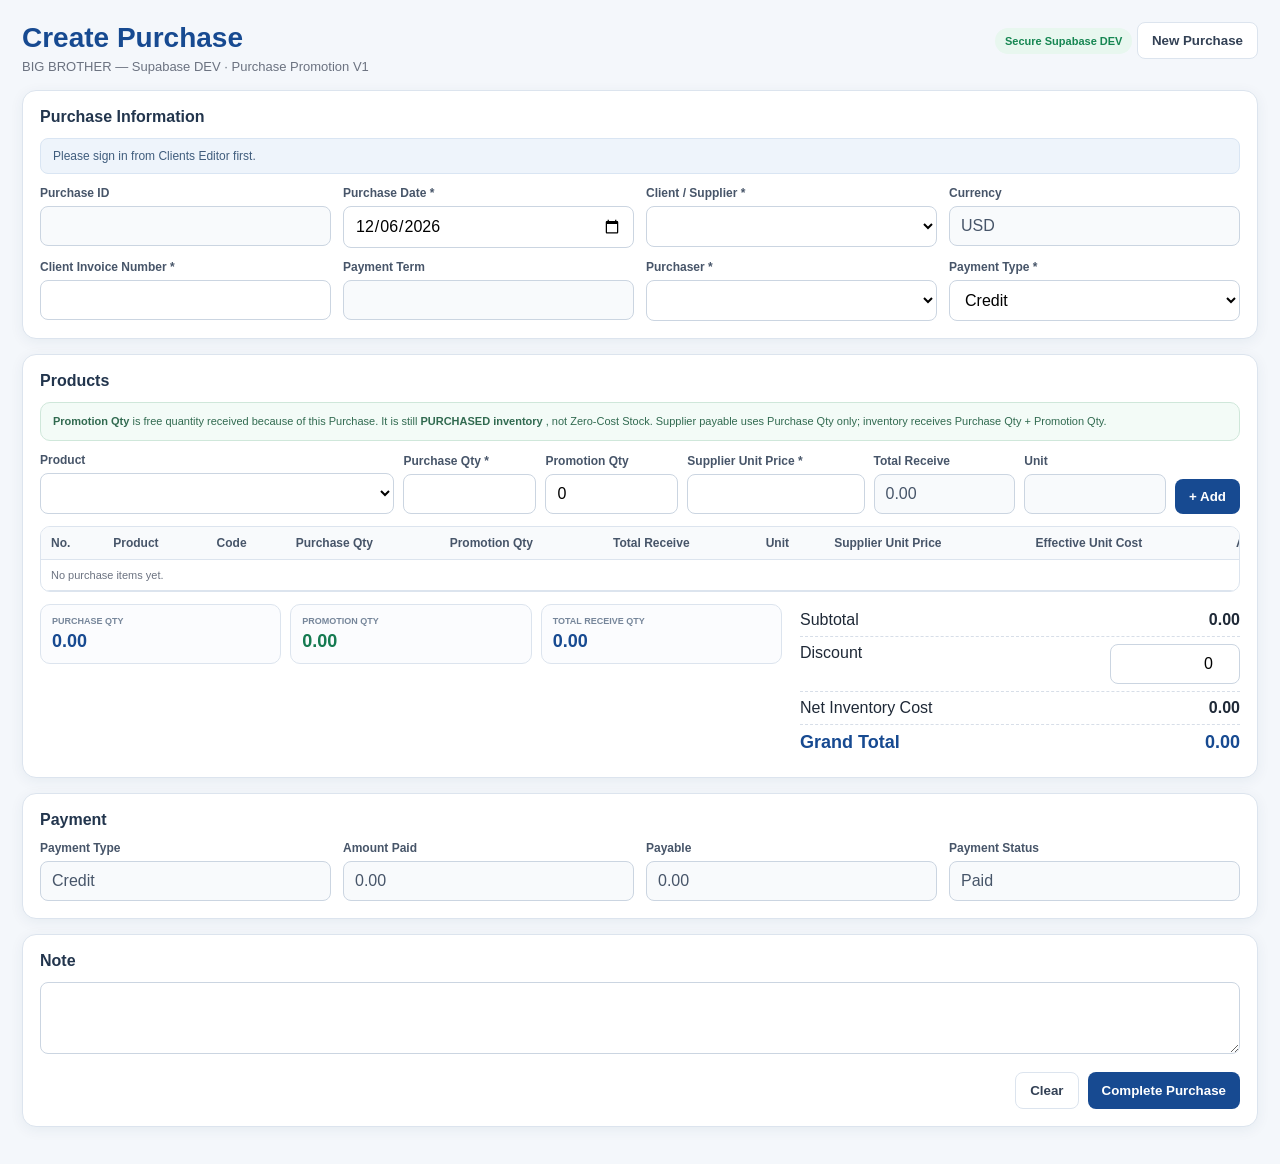
==== commit ffe8925e: "Update index.html" ====
--- a/index.html
+++ b/index.html
@@ -1,2 +1,2720 @@
 <!doctype html>
-<html lang="en"><head><meta charset="utf-8"><meta name="viewport" content="width=device-width,initial-scale=1"><title>BIG BROTHER — Purchase Recorder Supabase DEV</title><style>*{box-sizing:border-box}body{margin:0;background:#f4f7fb;color:#1f2937;font-family:Inter,Arial,sans-serif}:root{--blue:#174a91;--line:#dce4ee;--muted:#6b7280;--green:#157a51}.page{max-width:1500px;margin:auto;padding:22px}.top{display:flex;justify-content:space-between;align-items:flex-start;gap:16px;margin-bottom:16px}h1{margin:0;color:var(--blue);font-size:28px}.sub{font-size:13px;color:var(--muted);margin-top:5px}.card{background:#fff;border:1px solid var(--line);border-radius:14px;box-shadow:0 3px 14px #173a6610;padding:17px;margin-bottom:15px}.grid{display:grid;grid-template-columns:repeat(4,minmax(0,1fr));gap:12px}label{display:block;font-size:12px;font-weight:800;color:#475569;margin-bottom:6px}input,select,textarea{width:100%;border:1px solid #cbd5e1;border-radius:8px;padding:10px 11px;font:inherit;background:#fff}textarea{min-height:72px}.section-title{font-weight:900;color:#22354d;font-size:16px;margin-bottom:12px}.status{background:#eef4fb;border:1px solid #d9e5f3;color:#405d7d;padding:10px 12px;border-radius:8px;font-size:12px;margin-bottom:12px}.status.success{background:#eef9f3;border-color:#c9ead9;color:#176c4a}.tablewrap{overflow:auto;border:1px solid var(--line);border-radius:10px}table{width:100%;border-collapse:collapse;min-width:950px}th,td{padding:9px 10px;border-bottom:1px solid var(--line);font-size:12px;text-align:left}th{background:#f8fafc;color:#475569}td input{padding:8px}.addline{display:grid;grid-template-columns:2fr .8fr 1fr 1fr auto;gap:9px;align-items:end;margin-bottom:12px}button{cursor:pointer;font-weight:800;border-radius:8px;padding:10px 14px}.primary{border:0;background:var(--blue);color:#fff}.secondary{border:1px solid var(--line);background:#fff;color:#334155}.danger{border:0;background:#fff0f0;color:#a62f2f}.actions{display:flex;justify-content:flex-end;gap:9px;margin-top:14px}.summary{margin-left:auto;width:min(420px,100%);margin-top:12px}.srow{display:flex;justify-content:space-between;gap:20px;padding:7px 0;border-bottom:1px dashed #d7dee8}.srow.total{font-size:18px;font-weight:900;color:var(--blue);border-bottom:0}.small{font-size:11px;color:var(--muted)}.pill{display:inline-block;padding:7px 10px;border-radius:999px;background:#e8f7ef;color:#168652;font-weight:900;font-size:11px}@media(max-width:900px){.grid{grid-template-columns:1fr 1fr}.addline{grid-template-columns:1fr 1fr}}@media(max-width:600px){.grid,.addline{grid-template-columns:1fr}.page{padding:12px}}</style></head><body><div class="page"><div class="top"><div><h1>Create Purchase</h1><div class="sub">BIG BROTHER — Supabase DEV</div></div><div><span class="pill">Secure Supabase DEV</span> <button class="secondary" id="newBtn">New Purchase</button></div></div><div class="card"><div class="section-title">Purchase Information</div><div id="status" class="status">Connecting to Supabase...</div><div class="grid"><div><label>Purchase ID</label><input id="purchaseId" readonly></div><div><label>Purchase Date *</label><input id="purchaseDate" type="date"></div><div><label>Client / Supplier *</label><select id="client"></select></div><div><label>Currency</label><input id="currency" readonly value="USD"></div><div><label>Client Invoice Number *</label><input id="clientInvoiceNumber"></div><div><label>Payment Term</label><input id="paymentTerm" readonly></div><div><label>Purchaser *</label><select id="purchaser"></select></div><div><label>Payment Type *</label><select id="paymentType"><option>Credit</option><option>Paid</option></select></div></div></div><div class="card"><div class="section-title">Products</div><div class="addline"><div><label>Product</label><select id="product"></select></div><div><label>Qty</label><input id="qty" type="number" min="0" step="0.01"></div><div><label>Unit Price</label><input id="price" type="number" min="0" step="0.0001"></div><div><label>Unit</label><input id="unit" readonly></div><button class="primary" id="addBtn">+ Add</button></div><div class="tablewrap"><table><thead><tr><th>No.</th><th>Product</th><th>Code</th><th>Qty</th><th>Unit</th><th>Unit Price</th><th>Amount</th><th></th></tr></thead><tbody id="itemsBody"></tbody></table></div><div class="summary"><div class="srow"><span>Subtotal</span><strong id="subtotal">0.00</strong></div><div class="srow"><span>Discount</span><span><input id="discount" type="number" min="0" step="0.01" value="0" style="width:130px;text-align:right"></span></div><div class="srow total"><span>Grand Total</span><span id="grandTotal">0.00</span></div></div></div><div class="card"><div class="section-title">Payment</div><div class="grid"><div><label>Payment Type</label><input id="paymentTypeDisplay" readonly></div><div><label>Amount Paid</label><input id="amountPaidDisplay" readonly></div><div><label>Payable</label><input id="payableDisplay" readonly></div><div><label>Payment Status</label><input id="paymentStatusDisplay" readonly></div></div></div><div class="card"><div class="section-title">Note</div><textarea id="note"></textarea><div class="actions"><button class="secondary" id="clearBtn">Clear</button><button class="primary" id="saveBtn">Complete Purchase</button></div></div></div><script>'use strict';const URL='https://sjfhlaclgmkwwofzstok.supabase.co',KEY='sb_publishable_w762jR65CWwlO30fKQsYOw_6L9grx8S',SESSION_KEY='BB_SUPABASE_DEV_SESSION_V1';let session=null,clients=[],staff=[],catalog=[],items=[];const $=id=>document.getElementById(id),num=v=>Number.isFinite(Number(v))?Number(v):0,esc=v=>String(v??'').replace(/[&<>"']/g,c=>({'&':'&amp;','<':'&lt;','>':'&gt;','"':'&quot;',"'":'&#039;'}[c]));function today(){const d=new Date();return d.getFullYear()+'-'+String(d.getMonth()+1).padStart(2,'0')+'-'+String(d.getDate()).padStart(2,'0')}function money(n){return num(n).toLocaleString('en-US',{minimumFractionDigits:2,maximumFractionDigits:2})}function status(t,ok=false){$('status').textContent=t;$('status').className='status'+(ok?' success':'')}function readSession(){try{return JSON.parse(localStorage.getItem(SESSION_KEY)||'null')}catch(e){return null}}function saveSession(s){session=s;if(!s)localStorage.removeItem(SESSION_KEY);else{if(!s.expires_at&&s.expires_in)s.expires_at=Math.floor(Date.now()/1000)+Number(s.expires_in);localStorage.setItem(SESSION_KEY,JSON.stringify(s))}}async function parse(r){const t=await r.text();let d={};try{d=t?JSON.parse(t):{}}catch(e){d={message:t}}if(!r.ok)throw new Error(d.message||d.error_description||d.error||'Request failed');return d}async function refresh(){const s=readSession();if(!s?.refresh_token)throw new Error('Please sign in from Clients Editor first.');const r=await fetch(URL+'/auth/v1/token?grant_type=refresh_token',{method:'POST',headers:{apikey:KEY,'Content-Type':'application/json'},body:JSON.stringify({refresh_token:s.refresh_token})});saveSession(await parse(r))}async function ensure(){session=readSession();if(!session?.access_token)throw new Error('Please sign in from Clients Editor first.');if(session.expires_at&&session.expires_at<Math.floor(Date.now()/1000)+30)await refresh()}async function rpc(fn,args={}){await ensure();const r=await fetch(URL+'/rest/v1/rpc/'+fn,{method:'POST',headers:{apikey:KEY,Authorization:'Bearer '+session.access_token,'Content-Type':'application/json'},body:JSON.stringify(args)});return parse(r)}function renderBootstrap(d){clients=d.clients||[];staff=d.staff||[];$('purchaseId').value=d.nextPurchaseId||'';$('client').innerHTML='<option value="">Select Client / Supplier</option>'+clients.map(x=>`<option value="${esc(x.clientId)}">${esc(x.clientName)}${x.clientCode?' — '+esc(x.clientCode):''}</option>`).join('');let p=staff.filter(x=>String(x.position||'').toLowerCase().includes('purchas'));if(!p.length)p=staff;$('purchaser').innerHTML='<option value="">Select Purchaser</option>'+p.map(x=>`<option value="${esc(x.staffId)}">${esc(x.staffName)} — ${esc(x.staffId)}</option>`).join('');status(`${clients.length} Clients and ${p.length} Purchaser/Staff records ready.`,true)}async function load(){try{renderBootstrap(await rpc('bb_purchase_bootstrap'))}catch(e){status(e.message)}renderItems()}async function clientChanged(){const id=$('client').value;catalog=[];$('product').innerHTML='<option value="">Select Product</option>';if(!id){$('currency').value='USD';$('paymentTerm').value='';return}try{const d=await rpc('bb_purchase_client_catalog',{p_client_id:id});catalog=d.products||[];$('currency').value=d.client.currency||'USD';$('paymentTerm').value=d.client.paymentTerm||'';$('product').innerHTML='<option value="">Select Product</option>'+catalog.map(x=>`<option value="${esc(x.productCode)}">${esc(x.productName)} — ${esc(x.productCode)}</option>`).join('');status(`${catalog.length} products loaded for ${d.client.clientName}.`,true)}catch(e){status(e.message)}}function productChanged(){const x=catalog.find(v=>v.productCode===$('product').value);$('price').value=x?num(x.purchasePrice):'';$('unit').value=x?x.unit||'':''}function addItem(){const x=catalog.find(v=>v.productCode===$('product').value),q=num($('qty').value),p=num($('price').value);if(!x||q<=0)return alert('Select a product and enter Qty.');const found=items.find(v=>v.productCode===x.productCode);if(found){found.qty+=q;found.unitPrice=p}else items.push({productCode:x.productCode,productName:x.productName,qty:q,unit:x.unit||'',unitPrice:p});$('qty').value='';renderItems()}function renderItems(){const b=$('itemsBody');b.innerHTML=items.length?items.map((x,i)=>`<tr><td>${i+1}</td><td>${esc(x.productName)}</td><td>${esc(x.productCode)}</td><td>${money(x.qty)}</td><td>${esc(x.unit)}</td><td>${money(x.unitPrice)}</td><td>${money(x.qty*x.unitPrice)}</td><td><button class="danger" data-i="${i}">Remove</button></td></tr>`).join(''):'<tr><td colspan="8" class="small">No purchase items yet.</td></tr>';const sub=items.reduce((s,x)=>s+x.qty*x.unitPrice,0),disc=Math.max(0,Math.min(sub,num($('discount').value))),grand=Math.max(0,sub-disc),type=$('paymentType').value,paid=type==='Paid'?grand:0,pay=type==='Paid'?0:grand;$('subtotal').textContent=money(sub);$('grandTotal').textContent=money(grand);$('paymentTypeDisplay').value=type;$('amountPaidDisplay').value=money(paid);$('payableDisplay').value=money(pay);$('paymentStatusDisplay').value=type==='Paid'?'Paid':(grand>0?'Unpaid':'Paid')}function reset(){items=[];catalog=[];$('purchaseDate').value=today();$('client').value='';$('currency').value='USD';$('paymentTerm').value='';$('clientInvoiceNumber').value='';$('purchaser').value='';$('paymentType').value='Credit';$('product').innerHTML='<option value="">Select Product</option>';$('qty').value='';$('price').value='';$('unit').value='';$('discount').value='0';$('note').value='';renderItems();load()}async function save(){const cid=$('client').value,pid=$('purchaser').value;if(!cid)return alert('Client is required.');if(!pid)return alert('Purchaser is required.');if(!$('clientInvoiceNumber').value.trim())return alert('Client Invoice Number is required.');if(!items.length)return alert('At least one item is required.');const c=clients.find(x=>x.clientId===cid),s=staff.find(x=>x.staffId===pid);$('saveBtn').disabled=true;try{const r=await rpc('bb_purchase_save',{p_payload:{purchaseDate:$('purchaseDate').value,clientId:cid,clientName:c?.clientName||'',clientCode:c?.clientCode||'',clientInvoiceNumber:$('clientInvoiceNumber').value.trim(),currency:$('currency').value,paymentTerm:$('paymentTerm').value,purchaserStaffId:pid,purchaserName:s?.staffName||'',paymentType:$('paymentType').value,discount:num($('discount').value),note:$('note').value.trim(),items}});alert(`Purchase ${r.purchaseId} saved to Supabase DEV.`);reset()}catch(e){alert(e.message)}finally{$('saveBtn').disabled=false}}$('purchaseDate').value=today();$('client').addEventListener('change',clientChanged);$('product').addEventListener('change',productChanged);$('addBtn').addEventListener('click',addItem);$('discount').addEventListener('input',renderItems);$('paymentType').addEventListener('change',renderItems);$('itemsBody').addEventListener('click',e=>{const b=e.target.closest('[data-i]');if(b){items.splice(Number(b.dataset.i),1);renderItems()}});$('saveBtn').addEventListener('click',save);$('clearBtn').addEventListener('click',reset);$('newBtn').addEventListener('click',reset);load();</script></body></html>+<html lang="en">
+<head>
+<meta charset="utf-8">
+<meta name="viewport" content="width=device-width,initial-scale=1">
+<title>BIG BROTHER — Purchase Recorder Supabase DEV</title>
+
+<style>
+*{
+  box-sizing:border-box;
+}
+
+:root{
+  --blue:#174a91;
+  --line:#dce4ee;
+  --muted:#6b7280;
+  --green:#157a51;
+  --orange:#a85b12;
+}
+
+body{
+  margin:0;
+  background:#f4f7fb;
+  color:#1f2937;
+  font-family:Inter,Arial,sans-serif;
+}
+
+.page{
+  max-width:1500px;
+  margin:auto;
+  padding:22px;
+}
+
+.top{
+  display:flex;
+  justify-content:space-between;
+  align-items:flex-start;
+  gap:16px;
+  margin-bottom:16px;
+}
+
+h1{
+  margin:0;
+  color:var(--blue);
+  font-size:28px;
+}
+
+.sub{
+  font-size:13px;
+  color:var(--muted);
+  margin-top:5px;
+}
+
+.card{
+  background:#fff;
+  border:1px solid var(--line);
+  border-radius:14px;
+  box-shadow:0 3px 14px #173a6610;
+  padding:17px;
+  margin-bottom:15px;
+}
+
+.grid{
+  display:grid;
+  grid-template-columns:repeat(4,minmax(0,1fr));
+  gap:12px;
+}
+
+label{
+  display:block;
+  font-size:12px;
+  font-weight:800;
+  color:#475569;
+  margin-bottom:6px;
+}
+
+input,
+select,
+textarea{
+  width:100%;
+  border:1px solid #cbd5e1;
+  border-radius:8px;
+  padding:10px 11px;
+  font:inherit;
+  background:#fff;
+}
+
+input[readonly]{
+  background:#f8fafc;
+  color:#475569;
+}
+
+textarea{
+  min-height:72px;
+}
+
+.section-title{
+  font-weight:900;
+  color:#22354d;
+  font-size:16px;
+  margin-bottom:12px;
+}
+
+.status{
+  background:#eef4fb;
+  border:1px solid #d9e5f3;
+  color:#405d7d;
+  padding:10px 12px;
+  border-radius:8px;
+  font-size:12px;
+  margin-bottom:12px;
+}
+
+.status.success{
+  background:#eef9f3;
+  border-color:#c9ead9;
+  color:#176c4a;
+}
+
+.status.warn{
+  background:#fff8e8;
+  border-color:#f0d9a5;
+  color:#775018;
+}
+
+.helper{
+  font-size:10px;
+  color:var(--muted);
+  margin-top:5px;
+  line-height:1.4;
+}
+
+.tablewrap{
+  overflow:auto;
+  border:1px solid var(--line);
+  border-radius:10px;
+}
+
+table{
+  width:100%;
+  border-collapse:collapse;
+  min-width:1320px;
+}
+
+th,
+td{
+  padding:9px 10px;
+  border-bottom:1px solid var(--line);
+  font-size:12px;
+  text-align:left;
+  white-space:nowrap;
+}
+
+th{
+  background:#f8fafc;
+  color:#475569;
+}
+
+td input{
+  padding:8px;
+}
+
+.addline{
+  display:grid;
+  grid-template-columns:2fr .75fr .75fr 1fr .8fr .8fr auto;
+  gap:9px;
+  align-items:end;
+  margin-bottom:12px;
+}
+
+button{
+  cursor:pointer;
+  font-weight:800;
+  border-radius:8px;
+  padding:10px 14px;
+}
+
+.primary{
+  border:0;
+  background:var(--blue);
+  color:#fff;
+}
+
+.secondary{
+  border:1px solid var(--line);
+  background:#fff;
+  color:#334155;
+}
+
+.danger{
+  border:0;
+  background:#fff0f0;
+  color:#a62f2f;
+  padding:7px 9px;
+}
+
+.actions{
+  display:flex;
+  justify-content:flex-end;
+  gap:9px;
+  margin-top:14px;
+}
+
+.summary-grid{
+  display:grid;
+  grid-template-columns:minmax(320px,1fr) minmax(360px,440px);
+  gap:18px;
+  align-items:start;
+  margin-top:12px;
+}
+
+.qty-summary{
+  display:grid;
+  grid-template-columns:repeat(3,minmax(0,1fr));
+  gap:9px;
+}
+
+.qbox{
+  border:1px solid var(--line);
+  border-radius:10px;
+  background:#fbfcfe;
+  padding:11px;
+}
+
+.qbox small{
+  display:block;
+  font-size:9px;
+  text-transform:uppercase;
+  color:#76869a;
+  font-weight:900;
+}
+
+.qbox strong{
+  display:block;
+  margin-top:5px;
+  font-size:18px;
+  color:var(--blue);
+}
+
+.qbox.promo strong{
+  color:var(--green);
+}
+
+.summary{
+  width:100%;
+}
+
+.srow{
+  display:flex;
+  justify-content:space-between;
+  gap:20px;
+  padding:7px 0;
+  border-bottom:1px dashed #d7dee8;
+}
+
+.srow.total{
+  font-size:18px;
+  font-weight:900;
+  color:var(--blue);
+  border-bottom:0;
+}
+
+.small{
+  font-size:11px;
+  color:var(--muted);
+}
+
+.pill{
+  display:inline-block;
+  padding:7px 10px;
+  border-radius:999px;
+  background:#e8f7ef;
+  color:#168652;
+  font-weight:900;
+  font-size:11px;
+}
+
+.promo-note{
+  margin-bottom:12px;
+  border:1px solid #cfe7da;
+  background:#f3fbf7;
+  color:#316a50;
+  border-radius:10px;
+  padding:10px 12px;
+  font-size:11px;
+  line-height:1.5;
+}
+
+.effective{
+  font-weight:900;
+  color:var(--green);
+}
+
+.amount{
+  font-weight:800;
+  color:#334155;
+}
+
+@media(max-width:1100px){
+
+  .addline{
+    grid-template-columns:2fr 1fr 1fr 1fr;
+  }
+
+  .addline button{
+    grid-column:auto;
+  }
+
+  .summary-grid{
+    grid-template-columns:1fr;
+  }
+
+}
+
+@media(max-width:900px){
+
+  .grid{
+    grid-template-columns:1fr 1fr;
+  }
+
+  .addline{
+    grid-template-columns:1fr 1fr;
+  }
+
+  .qty-summary{
+    grid-template-columns:1fr 1fr 1fr;
+  }
+
+}
+
+@media(max-width:600px){
+
+  .grid,
+  .addline,
+  .qty-summary{
+    grid-template-columns:1fr;
+  }
+
+  .page{
+    padding:12px;
+  }
+
+  .top{
+    display:block;
+  }
+
+  .top>div:last-child{
+    margin-top:10px;
+  }
+
+}
+</style>
+
+</head>
+
+<body>
+
+<div class="page">
+
+  <div class="top">
+
+    <div>
+
+      <h1>Create Purchase</h1>
+
+      <div class="sub">
+        BIG BROTHER — Supabase DEV · Purchase Promotion V1
+      </div>
+
+    </div>
+
+    <div>
+
+      <span class="pill">
+        Secure Supabase DEV
+      </span>
+
+      <button
+        class="secondary"
+        id="newBtn"
+      >
+        New Purchase
+      </button>
+
+    </div>
+
+  </div>
+
+
+  <div class="card">
+
+    <div class="section-title">
+      Purchase Information
+    </div>
+
+    <div
+      id="status"
+      class="status"
+    >
+      Connecting to Supabase...
+    </div>
+
+    <div class="grid">
+
+      <div>
+
+        <label>
+          Purchase ID
+        </label>
+
+        <input
+          id="purchaseId"
+          readonly
+        >
+
+      </div>
+
+
+      <div>
+
+        <label>
+          Purchase Date *
+        </label>
+
+        <input
+          id="purchaseDate"
+          type="date"
+        >
+
+      </div>
+
+
+      <div>
+
+        <label>
+          Client / Supplier *
+        </label>
+
+        <select id="client"></select>
+
+      </div>
+
+
+      <div>
+
+        <label>
+          Currency
+        </label>
+
+        <input
+          id="currency"
+          readonly
+          value="USD"
+        >
+
+      </div>
+
+
+      <div>
+
+        <label>
+          Client Invoice Number *
+        </label>
+
+        <input id="clientInvoiceNumber">
+
+      </div>
+
+
+      <div>
+
+        <label>
+          Payment Term
+        </label>
+
+        <input
+          id="paymentTerm"
+          readonly
+        >
+
+      </div>
+
+
+      <div>
+
+        <label>
+          Purchaser *
+        </label>
+
+        <select id="purchaser"></select>
+
+      </div>
+
+
+      <div>
+
+        <label>
+          Payment Type *
+        </label>
+
+        <select id="paymentType">
+
+          <option>
+            Credit
+          </option>
+
+          <option>
+            Paid
+          </option>
+
+        </select>
+
+      </div>
+
+    </div>
+
+  </div>
+
+
+  <div class="card">
+
+    <div class="section-title">
+      Products
+    </div>
+
+
+    <div class="promo-note">
+
+      <strong>
+        Promotion Qty
+      </strong>
+
+      is free quantity received because of this Purchase.
+
+      It is still
+
+      <strong>
+        PURCHASED inventory
+      </strong>,
+
+      not Zero-Cost Stock.
+
+      Supplier payable uses Purchase Qty only;
+
+      inventory receives Purchase Qty + Promotion Qty.
+
+    </div>
+
+
+    <div class="addline">
+
+
+      <div>
+
+        <label>
+          Product
+        </label>
+
+        <select id="product"></select>
+
+      </div>
+
+
+      <div>
+
+        <label>
+          Purchase Qty *
+        </label>
+
+        <input
+          id="qty"
+          type="number"
+          min="0"
+          step="0.01"
+          inputmode="decimal"
+        >
+
+      </div>
+
+
+      <div>
+
+        <label>
+          Promotion Qty
+        </label>
+
+        <input
+          id="promotionQty"
+          type="number"
+          min="0"
+          step="0.01"
+          inputmode="decimal"
+          value="0"
+        >
+
+      </div>
+
+
+      <div>
+
+        <label>
+          Supplier Unit Price *
+        </label>
+
+        <input
+          id="price"
+          type="number"
+          min="0"
+          step="0.0001"
+          inputmode="decimal"
+        >
+
+      </div>
+
+
+      <div>
+
+        <label>
+          Total Receive
+        </label>
+
+        <input
+          id="totalReceivePreview"
+          readonly
+          value="0.00"
+        >
+
+      </div>
+
+
+      <div>
+
+        <label>
+          Unit
+        </label>
+
+        <input
+          id="unit"
+          readonly
+        >
+
+      </div>
+
+
+      <button
+        class="primary"
+        id="addBtn"
+      >
+        + Add
+      </button>
+
+    </div>
+
+
+    <div class="tablewrap">
+
+      <table>
+
+        <thead>
+
+          <tr>
+
+            <th>
+              No.
+            </th>
+
+            <th>
+              Product
+            </th>
+
+            <th>
+              Code
+            </th>
+
+            <th>
+              Purchase Qty
+            </th>
+
+            <th>
+              Promotion Qty
+            </th>
+
+            <th>
+              Total Receive
+            </th>
+
+            <th>
+              Unit
+            </th>
+
+            <th>
+              Supplier Unit Price
+            </th>
+
+            <th>
+              Effective Unit Cost
+            </th>
+
+            <th>
+              Amount
+            </th>
+
+            <th></th>
+
+          </tr>
+
+        </thead>
+
+        <tbody id="itemsBody"></tbody>
+
+      </table>
+
+    </div>
+
+
+    <div class="summary-grid">
+
+
+      <div class="qty-summary">
+
+
+        <div class="qbox">
+
+          <small>
+            Purchase Qty
+          </small>
+
+          <strong id="purchaseQtyTotal">
+            0.00
+          </strong>
+
+        </div>
+
+
+        <div class="qbox promo">
+
+          <small>
+            Promotion Qty
+          </small>
+
+          <strong id="promotionQtyTotal">
+            0.00
+          </strong>
+
+        </div>
+
+
+        <div class="qbox">
+
+          <small>
+            Total Receive Qty
+          </small>
+
+          <strong id="receiveQtyTotal">
+            0.00
+          </strong>
+
+        </div>
+
+
+      </div>
+
+
+      <div class="summary">
+
+
+        <div class="srow">
+
+          <span>
+            Subtotal
+          </span>
+
+          <strong id="subtotal">
+            0.00
+          </strong>
+
+        </div>
+
+
+        <div class="srow">
+
+          <span>
+            Discount
+          </span>
+
+          <span>
+
+            <input
+              id="discount"
+              type="number"
+              min="0"
+              step="0.01"
+              value="0"
+              style="width:130px;text-align:right"
+            >
+
+          </span>
+
+        </div>
+
+
+        <div class="srow">
+
+          <span>
+            Net Inventory Cost
+          </span>
+
+          <strong id="inventoryCostTotal">
+            0.00
+          </strong>
+
+        </div>
+
+
+        <div class="srow total">
+
+          <span>
+            Grand Total
+          </span>
+
+          <span id="grandTotal">
+            0.00
+          </span>
+
+        </div>
+
+
+      </div>
+
+
+    </div>
+
+  </div>
+
+
+  <div class="card">
+
+    <div class="section-title">
+      Payment
+    </div>
+
+    <div class="grid">
+
+
+      <div>
+
+        <label>
+          Payment Type
+        </label>
+
+        <input
+          id="paymentTypeDisplay"
+          readonly
+        >
+
+      </div>
+
+
+      <div>
+
+        <label>
+          Amount Paid
+        </label>
+
+        <input
+          id="amountPaidDisplay"
+          readonly
+        >
+
+      </div>
+
+
+      <div>
+
+        <label>
+          Payable
+        </label>
+
+        <input
+          id="payableDisplay"
+          readonly
+        >
+
+      </div>
+
+
+      <div>
+
+        <label>
+          Payment Status
+        </label>
+
+        <input
+          id="paymentStatusDisplay"
+          readonly
+        >
+
+      </div>
+
+
+    </div>
+
+  </div>
+
+
+  <div class="card">
+
+    <div class="section-title">
+      Note
+    </div>
+
+    <textarea id="note"></textarea>
+
+    <div class="actions">
+
+      <button
+        class="secondary"
+        id="clearBtn"
+      >
+        Clear
+      </button>
+
+      <button
+        class="primary"
+        id="saveBtn"
+      >
+        Complete Purchase
+      </button>
+
+    </div>
+
+  </div>
+
+
+</div>
+
+
+
+<script>
+
+'use strict';
+
+
+
+const URL=
+  'https://sjfhlaclgmkwwofzstok.supabase.co';
+
+
+const KEY=
+  'sb_publishable_w762jR65CWwlO30fKQsYOw_6L9grx8S';
+
+
+const SESSION_KEY=
+  'BB_SUPABASE_DEV_SESSION_V1';
+
+
+
+let session=null;
+
+let clients=[];
+
+let staff=[];
+
+let catalog=[];
+
+let items=[];
+
+
+
+const $=
+  id=>
+    document.getElementById(
+      id
+    );
+
+
+const num=
+  value=>
+    Number.isFinite(
+      Number(
+        value
+      )
+    )
+      ?
+      Number(
+        value
+      )
+      :
+      0;
+
+
+const esc=
+  value=>
+    String(
+      value ?? ''
+    )
+    .replace(
+      /[&<>"']/g,
+      character=>(
+        {
+          '&':'&amp;',
+          '<':'&lt;',
+          '>':'&gt;',
+          '"':'&quot;',
+          "'":'&#039;'
+        }[
+          character
+        ]
+      )
+    );
+
+
+
+function today(){
+
+  const d=
+    new Date();
+
+
+  return(
+    d.getFullYear()
+    +
+    '-'
+    +
+    String(
+      d.getMonth()+1
+    )
+    .padStart(
+      2,
+      '0'
+    )
+    +
+    '-'
+    +
+    String(
+      d.getDate()
+    )
+    .padStart(
+      2,
+      '0'
+    )
+  );
+
+}
+
+
+
+function money(
+  value,
+  decimals=2
+){
+
+  return num(
+    value
+  )
+  .toLocaleString(
+    'en-US',
+    {
+      minimumFractionDigits:
+        decimals,
+
+      maximumFractionDigits:
+        decimals
+    }
+  );
+
+}
+
+
+
+function qtyText(
+  value
+){
+
+  return num(
+    value
+  )
+  .toLocaleString(
+    'en-US',
+    {
+      minimumFractionDigits:2,
+      maximumFractionDigits:2
+    }
+  );
+
+}
+
+
+
+function costText(
+  value
+){
+
+  return num(
+    value
+  )
+  .toLocaleString(
+    'en-US',
+    {
+      minimumFractionDigits:2,
+      maximumFractionDigits:6
+    }
+  );
+
+}
+
+
+
+function status(
+  text,
+  type=''
+){
+
+  $('status').textContent=
+    text;
+
+
+  $('status').className=
+    'status'
+    +
+    (
+      type
+        ?
+        ' '+type
+        :
+        ''
+    );
+
+}
+
+
+
+function readSession(){
+
+  try{
+
+    return JSON.parse(
+      localStorage.getItem(
+        SESSION_KEY
+      )
+      ||
+      'null'
+    );
+
+  }catch(error){
+
+    return null;
+
+  }
+
+}
+
+
+
+function saveSession(
+  newSession
+){
+
+  session=
+    newSession;
+
+
+  if(
+    !newSession
+  ){
+
+    localStorage.removeItem(
+      SESSION_KEY
+    );
+
+    return;
+
+  }
+
+
+  if(
+    !newSession.expires_at
+    &&
+    newSession.expires_in
+  ){
+
+    newSession.expires_at=
+      Math.floor(
+        Date.now()/1000
+      )
+      +
+      Number(
+        newSession.expires_in
+      );
+
+  }
+
+
+  localStorage.setItem(
+    SESSION_KEY,
+    JSON.stringify(
+      newSession
+    )
+  );
+
+}
+
+
+
+async function parse(
+  response
+){
+
+  const text=
+    await response.text();
+
+
+  let data={};
+
+
+  try{
+
+    data=
+      text
+        ?
+        JSON.parse(
+          text
+        )
+        :
+        {};
+
+  }catch(error){
+
+    data={
+      message:text
+    };
+
+  }
+
+
+  if(
+    !response.ok
+  ){
+
+    throw new Error(
+      data.message
+      ||
+      data.error_description
+      ||
+      data.error
+      ||
+      'Request failed'
+    );
+
+  }
+
+
+  return data;
+
+}
+
+
+
+async function refresh(){
+
+  const current=
+    readSession();
+
+
+  if(
+    !current?.refresh_token
+  ){
+
+    throw new Error(
+      'Please sign in from Clients Editor first.'
+    );
+
+  }
+
+
+  const response=
+    await fetch(
+
+      URL
+      +
+      '/auth/v1/token?grant_type=refresh_token',
+
+      {
+        method:'POST',
+
+        headers:{
+          apikey:KEY,
+          'Content-Type':'application/json'
+        },
+
+        body:
+          JSON.stringify(
+            {
+              refresh_token:
+                current.refresh_token
+            }
+          )
+      }
+
+    );
+
+
+  saveSession(
+    await parse(
+      response
+    )
+  );
+
+}
+
+
+
+async function ensure(){
+
+  session=
+    readSession();
+
+
+  if(
+    !session?.access_token
+  ){
+
+    throw new Error(
+      'Please sign in from Clients Editor first.'
+    );
+
+  }
+
+
+  if(
+    session.expires_at
+    &&
+    session.expires_at
+      <
+      Math.floor(
+        Date.now()/1000
+      )
+      +
+      30
+  ){
+
+    await refresh();
+
+  }
+
+}
+
+
+
+async function rpc(
+  functionName,
+  args={}
+){
+
+  await ensure();
+
+
+  const response=
+    await fetch(
+
+      URL
+      +
+      '/rest/v1/rpc/'
+      +
+      functionName,
+
+      {
+        method:'POST',
+
+        headers:{
+          apikey:KEY,
+          Authorization:
+            'Bearer '
+            +
+            session.access_token,
+          'Content-Type':
+            'application/json'
+        },
+
+        body:
+          JSON.stringify(
+            args
+          ),
+
+        cache:'no-store'
+      }
+
+    );
+
+
+  return parse(
+    response
+  );
+
+}
+
+
+
+function renderBootstrap(
+  data
+){
+
+  clients=
+    data.clients
+    ||
+    [];
+
+
+  staff=
+    data.staff
+    ||
+    [];
+
+
+  $('purchaseId').value=
+    data.nextPurchaseId
+    ||
+    '';
+
+
+  $('client').innerHTML=
+
+    '<option value="">Select Client / Supplier</option>'
+
+    +
+
+    clients
+      .map(
+        client=>
+
+          `<option value="${esc(client.clientId)}">`
+          +
+          `${esc(client.clientName)}`
+          +
+          `${
+            client.clientCode
+              ?
+              ' — '
+              +
+              esc(
+                client.clientCode
+              )
+              :
+              ''
+          }`
+          +
+          `</option>`
+
+      )
+      .join(
+        ''
+      );
+
+
+  let purchasers=
+    staff.filter(
+      employee=>
+        String(
+          employee.position
+          ||
+          ''
+        )
+        .toLowerCase()
+        .includes(
+          'purchas'
+        )
+    );
+
+
+  if(
+    !purchasers.length
+  ){
+
+    purchasers=
+      staff;
+
+  }
+
+
+  $('purchaser').innerHTML=
+
+    '<option value="">Select Purchaser</option>'
+
+    +
+
+    purchasers
+      .map(
+        employee=>
+
+          `<option value="${esc(employee.staffId)}">`
+          +
+          `${esc(employee.staffName)}`
+          +
+          ` — `
+          +
+          `${esc(employee.staffId)}`
+          +
+          `</option>`
+
+      )
+      .join(
+        ''
+      );
+
+
+  status(
+    `${clients.length} Clients and ${purchasers.length} Purchaser/Staff records ready.`,
+    'success'
+  );
+
+}
+
+
+
+async function load(){
+
+  try{
+
+    renderBootstrap(
+      await rpc(
+        'bb_purchase_bootstrap'
+      )
+    );
+
+  }catch(error){
+
+    status(
+      error.message
+    );
+
+  }
+
+
+  renderItems();
+
+}
+
+
+
+async function clientChanged(){
+
+  const clientId=
+    $('client').value;
+
+
+  catalog=[];
+
+
+  $('product').innerHTML=
+    '<option value="">Select Product</option>';
+
+
+  clearProductEntry(
+    false
+  );
+
+
+  if(
+    !clientId
+  ){
+
+    $('currency').value=
+      'USD';
+
+
+    $('paymentTerm').value=
+      '';
+
+
+    return;
+
+  }
+
+
+  try{
+
+    const data=
+      await rpc(
+
+        'bb_purchase_client_catalog',
+
+        {
+          p_client_id:
+            clientId
+        }
+
+      );
+
+
+    catalog=
+      data.products
+      ||
+      [];
+
+
+    $('currency').value=
+      data.client.currency
+      ||
+      'USD';
+
+
+    $('paymentTerm').value=
+      data.client.paymentTerm
+      ||
+      '';
+
+
+    $('product').innerHTML=
+
+      '<option value="">Select Product</option>'
+
+      +
+
+      catalog
+        .map(
+          product=>
+
+            `<option value="${esc(product.productCode)}">`
+            +
+            `${esc(product.productName)}`
+            +
+            ` — `
+            +
+            `${esc(product.productCode)}`
+            +
+            `</option>`
+
+        )
+        .join(
+          ''
+        );
+
+
+    status(
+      `${catalog.length} products loaded for ${data.client.clientName}.`,
+      'success'
+    );
+
+  }catch(error){
+
+    status(
+      error.message
+    );
+
+  }
+
+}
+
+
+
+function productChanged(){
+
+  const product=
+    catalog.find(
+      item=>
+        item.productCode
+        ===
+        $('product').value
+    );
+
+
+  $('price').value=
+    product
+      ?
+      num(
+        product.purchasePrice
+      )
+      :
+      '';
+
+
+  $('unit').value=
+    product
+      ?
+      product.unit
+      ||
+      ''
+      :
+      '';
+
+
+  updateTotalReceivePreview();
+
+}
+
+
+
+function updateTotalReceivePreview(){
+
+  const purchaseQty=
+    Math.max(
+      0,
+      num(
+        $('qty').value
+      )
+    );
+
+
+  const promotionQty=
+    Math.max(
+      0,
+      num(
+        $('promotionQty').value
+      )
+    );
+
+
+  $('totalReceivePreview').value=
+    qtyText(
+      purchaseQty
+      +
+      promotionQty
+    );
+
+}
+
+
+
+function clearProductEntry(
+  clearProduct=true
+){
+
+  if(
+    clearProduct
+  ){
+
+    $('product').value=
+      '';
+
+  }
+
+
+  $('qty').value=
+    '';
+
+
+  $('promotionQty').value=
+    '0';
+
+
+  $('price').value=
+    '';
+
+
+  $('unit').value=
+    '';
+
+
+  $('totalReceivePreview').value=
+    '0.00';
+
+}
+
+
+
+function addItem(){
+
+  const product=
+    catalog.find(
+      item=>
+        item.productCode
+        ===
+        $('product').value
+    );
+
+
+  const purchaseQty=
+    Math.max(
+      0,
+      num(
+        $('qty').value
+      )
+    );
+
+
+  const promotionQty=
+    Math.max(
+      0,
+      num(
+        $('promotionQty').value
+      )
+    );
+
+
+  const unitPrice=
+    Math.max(
+      0,
+      num(
+        $('price').value
+      )
+    );
+
+
+  if(
+    !product
+  ){
+
+    return alert(
+      'Select a product.'
+    );
+
+  }
+
+
+  if(
+    purchaseQty
+    <=
+    0
+  ){
+
+    return alert(
+      'Purchase Qty must be greater than 0.'
+    );
+
+  }
+
+
+  if(
+    unitPrice
+    <=
+    0
+  ){
+
+    return alert(
+      'Supplier Unit Price must be greater than 0.'
+    );
+
+  }
+
+
+  const same=
+    items.find(
+      item=>
+
+        item.productCode
+        ===
+        product.productCode
+
+        &&
+
+        Math.abs(
+          num(
+            item.unitPrice
+          )
+          -
+          unitPrice
+        )
+        <
+        0.0000001
+    );
+
+
+  if(
+    same
+  ){
+
+    same.qty+=
+      purchaseQty;
+
+
+    same.promotionQty+=
+      promotionQty;
+
+  }else{
+
+    items.push(
+      {
+        productCode:
+          product.productCode,
+
+        productName:
+          product.productName,
+
+        qty:
+          purchaseQty,
+
+        promotionQty:
+          promotionQty,
+
+        unit:
+          product.unit
+          ||
+          '',
+
+        unitPrice:
+          unitPrice
+      }
+    );
+
+  }
+
+
+  clearProductEntry(
+    true
+  );
+
+
+  renderItems();
+
+}
+
+
+
+function calculatedLines(){
+
+  const subtotal=
+    items.reduce(
+      (
+        sum,
+        item
+      )=>
+
+        sum
+        +
+        (
+          num(
+            item.qty
+          )
+          *
+          num(
+            item.unitPrice
+          )
+        ),
+
+      0
+    );
+
+
+  const discount=
+    Math.max(
+
+      0,
+
+      Math.min(
+        subtotal,
+        num(
+          $('discount').value
+        )
+      )
+
+    );
+
+
+  return items.map(
+    item=>{
+
+
+      const purchaseQty=
+        num(
+          item.qty
+        );
+
+
+      const promotionQty=
+        num(
+          item.promotionQty
+        );
+
+
+      const totalReceiveQty=
+        purchaseQty
+        +
+        promotionQty;
+
+
+      const amount=
+        purchaseQty
+        *
+        num(
+          item.unitPrice
+        );
+
+
+      const allocatedDiscount=
+        subtotal
+          >
+          0
+
+          ?
+
+          discount
+          *
+          (
+            amount
+            /
+            subtotal
+          )
+
+          :
+
+          0;
+
+
+      const inventoryCost=
+        Math.max(
+          amount
+          -
+          allocatedDiscount,
+          0
+        );
+
+
+      const effectiveUnitCost=
+        totalReceiveQty
+          >
+          0
+
+          ?
+
+          inventoryCost
+          /
+          totalReceiveQty
+
+          :
+
+          0;
+
+
+      return{
+
+        ...item,
+
+        purchaseQty,
+
+        promotionQty,
+
+        totalReceiveQty,
+
+        amount,
+
+        allocatedDiscount,
+
+        inventoryCost,
+
+        effectiveUnitCost
+
+      };
+
+    }
+  );
+
+}
+
+
+
+function renderItems(){
+
+  const lines=
+    calculatedLines();
+
+
+  const body=
+    $('itemsBody');
+
+
+  body.innerHTML=
+
+    lines.length
+
+      ?
+
+      lines
+        .map(
+          (
+            item,
+            index
+          )=>
+
+`
+<tr>
+
+  <td>
+    ${index+1}
+  </td>
+
+  <td>
+    <strong>
+      ${esc(item.productName)}
+    </strong>
+  </td>
+
+  <td>
+    ${esc(item.productCode)}
+  </td>
+
+  <td>
+    ${qtyText(item.purchaseQty)}
+  </td>
+
+  <td>
+    ${qtyText(item.promotionQty)}
+  </td>
+
+  <td>
+    <strong>
+      ${qtyText(item.totalReceiveQty)}
+    </strong>
+  </td>
+
+  <td>
+    ${esc(item.unit)}
+  </td>
+
+  <td>
+    $${costText(item.unitPrice)}
+  </td>
+
+  <td class="effective">
+    $${costText(item.effectiveUnitCost)}
+  </td>
+
+  <td class="amount">
+    $${money(item.amount)}
+  </td>
+
+  <td>
+
+    <button
+      class="danger"
+      data-i="${index}"
+    >
+      Remove
+    </button>
+
+  </td>
+
+</tr>
+`
+
+        )
+        .join(
+          ''
+        )
+
+      :
+
+      '<tr><td colspan="11" class="small">No purchase items yet.</td></tr>';
+
+
+  const subtotal=
+    lines.reduce(
+      (
+        sum,
+        item
+      )=>
+        sum
+        +
+        item.amount,
+      0
+    );
+
+
+  const discount=
+    Math.max(
+
+      0,
+
+      Math.min(
+        subtotal,
+        num(
+          $('discount').value
+        )
+      )
+
+    );
+
+
+  const grandTotal=
+    Math.max(
+      0,
+      subtotal
+      -
+      discount
+    );
+
+
+  const totalPurchaseQty=
+    lines.reduce(
+      (
+        sum,
+        item
+      )=>
+        sum
+        +
+        item.purchaseQty,
+      0
+    );
+
+
+  const totalPromotionQty=
+    lines.reduce(
+      (
+        sum,
+        item
+      )=>
+        sum
+        +
+        item.promotionQty,
+      0
+    );
+
+
+  const totalReceiveQty=
+    lines.reduce(
+      (
+        sum,
+        item
+      )=>
+        sum
+        +
+        item.totalReceiveQty,
+      0
+    );
+
+
+  const paymentType=
+    $('paymentType').value;
+
+
+  const amountPaid=
+    paymentType
+    ===
+    'Paid'
+
+      ?
+
+      grandTotal
+
+      :
+
+      0;
+
+
+  const payable=
+    paymentType
+    ===
+    'Paid'
+
+      ?
+
+      0
+
+      :
+
+      grandTotal;
+
+
+  $('purchaseQtyTotal').textContent=
+    qtyText(
+      totalPurchaseQty
+    );
+
+
+  $('promotionQtyTotal').textContent=
+    qtyText(
+      totalPromotionQty
+    );
+
+
+  $('receiveQtyTotal').textContent=
+    qtyText(
+      totalReceiveQty
+    );
+
+
+  $('subtotal').textContent=
+    money(
+      subtotal
+    );
+
+
+  $('inventoryCostTotal').textContent=
+    money(
+      grandTotal
+    );
+
+
+  $('grandTotal').textContent=
+    money(
+      grandTotal
+    );
+
+
+  $('paymentTypeDisplay').value=
+    paymentType;
+
+
+  $('amountPaidDisplay').value=
+    money(
+      amountPaid
+    );
+
+
+  $('payableDisplay').value=
+    money(
+      payable
+    );
+
+
+  $('paymentStatusDisplay').value=
+
+    paymentType
+    ===
+    'Paid'
+
+      ?
+
+      'Paid'
+
+      :
+
+      (
+        grandTotal
+        >
+        0
+
+          ?
+
+          'Unpaid'
+
+          :
+
+          'Paid'
+      );
+
+}
+
+
+
+function reset(){
+
+  items=[];
+
+  catalog=[];
+
+
+  $('purchaseDate').value=
+    today();
+
+
+  $('client').value=
+    '';
+
+
+  $('currency').value=
+    'USD';
+
+
+  $('paymentTerm').value=
+    '';
+
+
+  $('clientInvoiceNumber').value=
+    '';
+
+
+  $('purchaser').value=
+    '';
+
+
+  $('paymentType').value=
+    'Credit';
+
+
+  $('product').innerHTML=
+    '<option value="">Select Product</option>';
+
+
+  $('discount').value=
+    '0';
+
+
+  $('note').value=
+    '';
+
+
+  clearProductEntry(
+    false
+  );
+
+
+  renderItems();
+
+
+  load();
+
+}
+
+
+
+async function save(){
+
+  const clientId=
+    $('client').value;
+
+
+  const purchaserId=
+    $('purchaser').value;
+
+
+  if(
+    !clientId
+  ){
+
+    return alert(
+      'Client is required.'
+    );
+
+  }
+
+
+  if(
+    !purchaserId
+  ){
+
+    return alert(
+      'Purchaser is required.'
+    );
+
+  }
+
+
+  if(
+    !$('clientInvoiceNumber').value.trim()
+  ){
+
+    return alert(
+      'Client Invoice Number is required.'
+    );
+
+  }
+
+
+  if(
+    !items.length
+  ){
+
+    return alert(
+      'At least one item is required.'
+    );
+
+  }
+
+
+  const client=
+    clients.find(
+      item=>
+        item.clientId
+        ===
+        clientId
+    );
+
+
+  const purchaser=
+    staff.find(
+      item=>
+        item.staffId
+        ===
+        purchaserId
+    );
+
+
+  const payloadItems=
+    items.map(
+      item=>(
+        {
+          productCode:
+            item.productCode,
+
+          productName:
+            item.productName,
+
+          qty:
+            num(
+              item.qty
+            ),
+
+          promotionQty:
+            num(
+              item.promotionQty
+            ),
+
+          unit:
+            item.unit
+            ||
+            '',
+
+          unitPrice:
+            num(
+              item.unitPrice
+            )
+        }
+      )
+    );
+
+
+  $('saveBtn').disabled=
+    true;
+
+
+  try{
+
+
+    const result=
+      await rpc(
+
+        'bb_purchase_save',
+
+        {
+          p_payload:{
+
+            purchaseDate:
+              $('purchaseDate').value,
+
+            clientId:
+              clientId,
+
+            clientName:
+              client?.clientName
+              ||
+              '',
+
+            clientCode:
+              client?.clientCode
+              ||
+              '',
+
+            clientInvoiceNumber:
+              $('clientInvoiceNumber')
+                .value
+                .trim(),
+
+            currency:
+              $('currency').value,
+
+            paymentTerm:
+              $('paymentTerm').value,
+
+            purchaserStaffId:
+              purchaserId,
+
+            purchaserName:
+              purchaser?.staffName
+              ||
+              '',
+
+            paymentType:
+              $('paymentType').value,
+
+            discount:
+              num(
+                $('discount').value
+              ),
+
+            note:
+              $('note')
+                .value
+                .trim(),
+
+            items:
+              payloadItems
+
+          }
+        }
+
+      );
+
+
+    alert(
+
+      `Purchase ${result.purchaseId} saved to Supabase DEV.\n\n`
+
+      +
+
+      `Grand Total: $${money(result.grandTotal)}\n`
+
+      +
+
+      `Promotion inventory is included in Stock Receiving.`
+
+    );
+
+
+    reset();
+
+
+  }catch(error){
+
+
+    alert(
+      error.message
+    );
+
+
+  }finally{
+
+
+    $('saveBtn').disabled=
+      false;
+
+
+  }
+
+}
+
+
+
+$('purchaseDate').value=
+  today();
+
+
+
+$('client')
+  .addEventListener(
+    'change',
+    clientChanged
+  );
+
+
+$('product')
+  .addEventListener(
+    'change',
+    productChanged
+  );
+
+
+$('qty')
+  .addEventListener(
+    'input',
+    updateTotalReceivePreview
+  );
+
+
+$('promotionQty')
+  .addEventListener(
+    'input',
+    updateTotalReceivePreview
+  );
+
+
+$('addBtn')
+  .addEventListener(
+    'click',
+    addItem
+  );
+
+
+$('discount')
+  .addEventListener(
+    'input',
+    renderItems
+  );
+
+
+$('paymentType')
+  .addEventListener(
+    'change',
+    renderItems
+  );
+
+
+$('itemsBody')
+  .addEventListener(
+    'click',
+    event=>{
+
+      const button=
+        event.target.closest(
+          '[data-i]'
+        );
+
+
+      if(
+        button
+      ){
+
+        items.splice(
+          Number(
+            button.dataset.i
+          ),
+          1
+        );
+
+
+        renderItems();
+
+      }
+
+    }
+  );
+
+
+$('saveBtn')
+  .addEventListener(
+    'click',
+    save
+  );
+
+
+$('clearBtn')
+  .addEventListener(
+    'click',
+    reset
+  );
+
+
+$('newBtn')
+  .addEventListener(
+    'click',
+    reset
+  );
+
+
+
+load();
+
+</script>
+
+</body>
+</html>
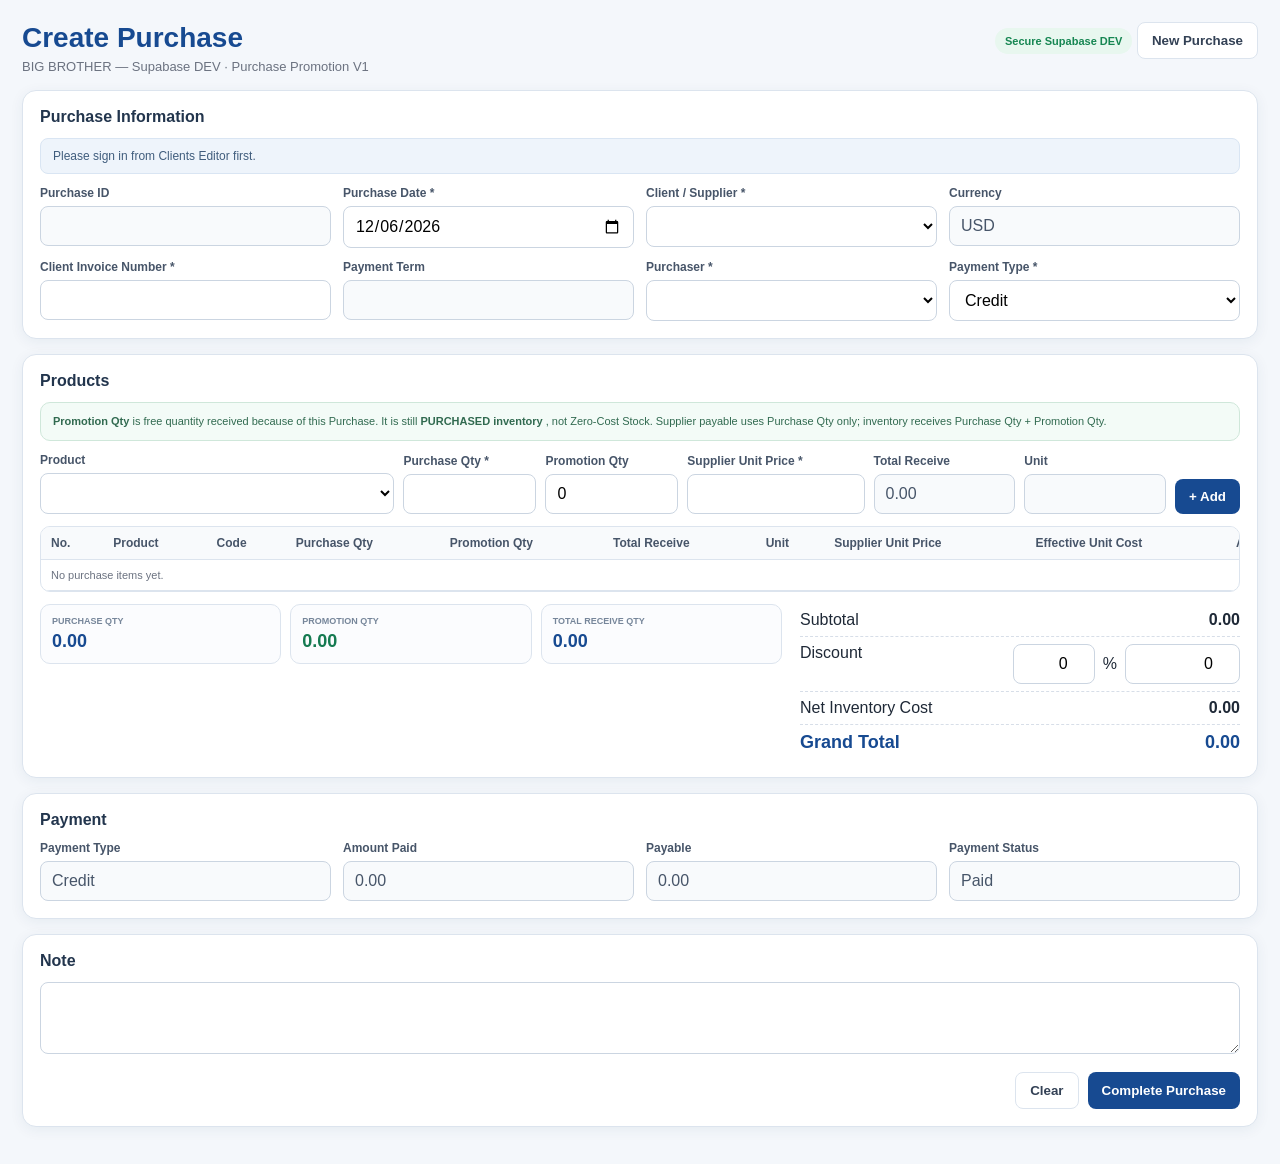
==== commit ec695505: "Add percentage-of-subtotal discount input to Purchase Creator, keep amount and inventory costs synce" ====
--- a/index.html
+++ b/index.html
@@ -351,7 +351,7 @@
 }
 </style>
 
-</head>
+<script src="https://angsokhey11-cloud.github.io/big-brother-dashboard/bb-system-dialog-v1.js?v=20261005-dialog2"></script></head>
 
 <body>
 
@@ -783,17 +783,11 @@
             Discount
           </span>
 
-          <span>
-
-            <input
-              id="discount"
-              type="number"
-              min="0"
-              step="0.01"
-              value="0"
-              style="width:130px;text-align:right"
-            >
-
+
+          <span style="display:inline-flex;gap:8px;align-items:center;flex-wrap:wrap;justify-content:flex-end">
+            <input id="discountPercent" type="number" min="0" max="100" step="0.01" value="0" style="width:82px;text-align:right" aria-label="Invoice discount percentage" title="Percentage of invoice subtotal">
+            <span>%</span>
+            <input id="discount" type="number" min="0" step="0.01" value="0" style="width:115px;text-align:right" aria-label="Invoice discount amount">
           </span>
 
         </div>
@@ -2043,7 +2037,22 @@
 
 
 
+
+let bbDiscountMode='amount';
+function bbPurchaseSubtotal(){return items.reduce((sum,item)=>sum+num(item.qty)*num(item.unitPrice),0);}
+function bbSyncDiscount(){
+ const subtotal=bbPurchaseSubtotal();
+ if(bbDiscountMode==='percent'){
+  const pct=Math.min(100,Math.max(0,num($('discountPercent').value)));
+  $('discount').value=(Math.round(subtotal*pct)/100).toFixed(2);
+ }else{
+  const amount=Math.min(subtotal,Math.max(0,num($('discount').value)));
+  $('discountPercent').value=subtotal>0?(amount/subtotal*100).toFixed(4):'0';
+ }
+}
+
 function renderItems(){
+  bbSyncDiscount();
 
   const lines=
     calculatedLines();
@@ -2368,6 +2377,8 @@
 
   $('discount').value=
     '0';
+  $('discountPercent').value='0';
+  bbDiscountMode='amount';
 
 
   $('note').value=
@@ -2645,10 +2656,12 @@
   );
 
 
+$('discountPercent').addEventListener('input',()=>{bbDiscountMode='percent';renderItems();});
+
 $('discount')
   .addEventListener(
     'input',
-    renderItems
+    ()=>{bbDiscountMode='amount';renderItems();}
   );
 
 
@@ -2716,5 +2729,88 @@
 
 </script>
 
+<script id="bb-ios-purchase-decimal-v1">
+(function(){
+'use strict';
+
+const isIOS=()=>{
+  const ua=navigator.userAgent||'';
+  return /iPhone|iPad|iPod/i.test(ua) ||
+    (navigator.platform==='MacIntel' && Number(navigator.maxTouchPoints||0)>1);
+};
+
+if(!isIOS())return;
+
+function candidate(input){
+  if(!input || String(input.tagName||'').toLowerCase()!=='input')return false;
+  if(input.readOnly || input.disabled)return false;
+
+  const type=String(input.type||'text').toLowerCase();
+  if(['date','time','datetime-local','month','week','checkbox','radio','file','range','hidden','button','submit','reset','search','email','url'].includes(type))return false;
+
+  const mode=String(input.getAttribute('inputmode')||input.inputMode||'').toLowerCase();
+  if(mode==='decimal')return true;
+
+  const stepRaw=String(input.getAttribute('step')||'').trim().toLowerCase();
+  if(stepRaw==='any')return true;
+  if(stepRaw){
+    const step=Number(stepRaw);
+    if(Number.isFinite(step)&&step>0&&!Number.isInteger(step))return true;
+  }
+
+  const semantic=[
+    input.id,
+    input.name,
+    input.className,
+    input.getAttribute('aria-label'),
+    input.parentElement?.querySelector?.('label')?.textContent
+  ].filter(Boolean).join(' ').toLowerCase();
+
+  return /(price|amount|cost|discount|qty|quantity|paid|payment|payable|purchase|total|value)/.test(semantic);
+}
+
+function patch(input){
+  if(!candidate(input))return;
+  input.dataset.bbIosPurchaseDecimal='1';
+  try{input.type='text'}catch(_){}
+  input.setAttribute('inputmode','decimal');
+  input.removeAttribute('pattern');
+  input.setAttribute('autocapitalize','none');
+  input.setAttribute('spellcheck','false');
+}
+
+function apply(root=document){
+  if(root.matches?.('input'))patch(root);
+  root.querySelectorAll?.('input').forEach(patch);
+}
+
+document.addEventListener('input',event=>{
+  const input=event.target;
+  if(input?.dataset?.bbIosPurchaseDecimal!=='1')return;
+  const raw=String(input.value||'');
+  if(!raw.includes(','))return;
+  const pos=input.selectionStart;
+  input.value=raw.replace(/,/g,'.');
+  if(typeof pos==='number'){
+    try{input.setSelectionRange(pos,pos)}catch(_){}
+  }
+},true);
+
+const start=()=>{
+  apply(document);
+  new MutationObserver(records=>{
+    for(const record of records){
+      for(const node of record.addedNodes||[]){
+        if(node?.nodeType===1)apply(node);
+      }
+    }
+  }).observe(document.body,{childList:true,subtree:true});
+  setInterval(()=>apply(document),1200);
+};
+
+if(document.readyState==='loading')document.addEventListener('DOMContentLoaded',start,{once:true});
+else start();
+})();
+</script>
 </body>
 </html>
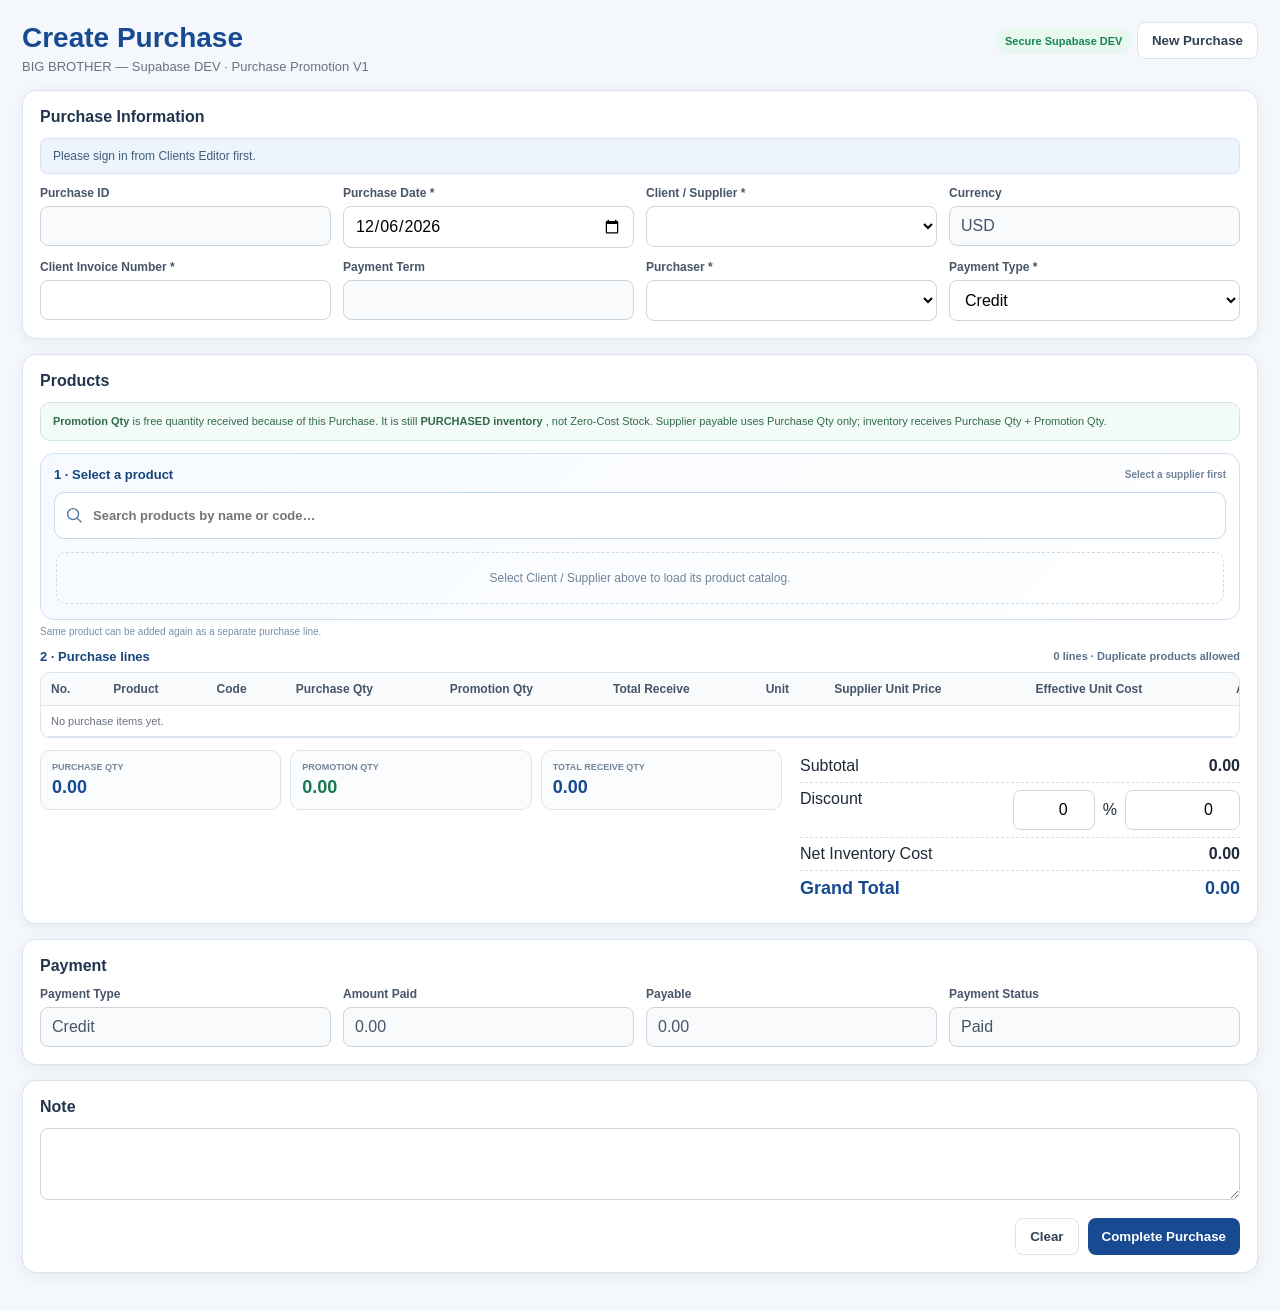
==== commit 99fe596a: "Purchase: calculator-style add/edit product flow; allow repeated product lines at same price" ====
--- a/index.html
+++ b/index.html
@@ -350,6 +350,7 @@
 
 }
 </style>
+<link rel="stylesheet" href="purchase-calculator-flow-v1.css?v=20261102-calculator1">
 
 <script src="https://angsokhey11-cloud.github.io/big-brother-dashboard/bb-system-dialog-v1.js?v=20261005-dialog2"></script></head>
 
@@ -1538,7 +1539,8 @@
 
 
   catalog=[];
-
+  window.bbPurchaseEditIndex=-1;
+  window.BBPurchaseCalculatorFlowV1?.afterReset();
 
   $('product').innerHTML=
     '<option value="">Select Product</option>';
@@ -1625,6 +1627,7 @@
         );
 
 
+    window.BBPurchaseCalculatorFlowV1?.renderProducts();
     status(
       `${catalog.length} products loaded for ${data.client.clientName}.`,
       'success'
@@ -1674,6 +1677,7 @@
 
 
   updateTotalReceivePreview();
+  window.BBPurchaseCalculatorFlowV1?.showSelection();
 
 }
 
@@ -1822,67 +1826,24 @@
   }
 
 
-  const same=
-    items.find(
-      item=>
-
-        item.productCode
-        ===
-        product.productCode
-
-        &&
-
-        Math.abs(
-          num(
-            item.unitPrice
-          )
-          -
-          unitPrice
-        )
-        <
-        0.0000001
-    );
-
-
-  if(
-    same
-  ){
-
-    same.qty+=
-      purchaseQty;
-
-
-    same.promotionQty+=
-      promotionQty;
-
+  // Keep each selected entry separate, just like Sales Support Calculator.
+  // Purchase save RPC supports multiple line numbers for the same product.
+  const newLine={
+    productCode:product.productCode,
+    productName:product.productName,
+    qty:purchaseQty,
+    promotionQty,
+    unit:product.unit||'',
+    unitPrice
+  };
+  if(Number.isInteger(window.bbPurchaseEditIndex) &&
+     window.bbPurchaseEditIndex>=0 &&
+     window.bbPurchaseEditIndex<items.length){
+    items[window.bbPurchaseEditIndex]=newLine;
   }else{
-
-    items.push(
-      {
-        productCode:
-          product.productCode,
-
-        productName:
-          product.productName,
-
-        qty:
-          purchaseQty,
-
-        promotionQty:
-          promotionQty,
-
-        unit:
-          product.unit
-          ||
-          '',
-
-        unitPrice:
-          unitPrice
-      }
-    );
-
-  }
-
+    items.push(newLine);
+  }
+  window.bbPurchaseEditIndex=-1;
 
   clearProductEntry(
     true
@@ -1890,6 +1851,7 @@
 
 
   renderItems();
+  window.BBPurchaseCalculatorFlowV1?.afterAdd();
 
 }
 
@@ -2124,6 +2086,8 @@
 
   <td>
 
+    <button type="button" class="bb-line-edit secondary" data-edit="${index}" aria-label="Edit line ${index+1}">Edit</button>
+
     <button
       class="danger"
       data-i="${index}"
@@ -2339,6 +2303,7 @@
 function reset(){
 
   items=[];
+  window.bbPurchaseEditIndex=-1;
 
   catalog=[];
 
@@ -2391,6 +2356,7 @@
 
 
   renderItems();
+  window.BBPurchaseCalculatorFlowV1?.afterReset();
 
 
   load();
@@ -2677,6 +2643,22 @@
     'click',
     event=>{
 
+      const edit=event.target.closest('[data-edit]');
+      if(edit){
+        const index=Number(edit.dataset.edit);
+        const line=items[index];
+        if(!line)return;
+        window.bbPurchaseEditIndex=index;
+        $('product').value=line.productCode;
+        productChanged();
+        $('qty').value=line.qty;
+        $('promotionQty').value=line.promotionQty;
+        $('price').value=line.unitPrice;
+        updateTotalReceivePreview();
+        window.BBPurchaseCalculatorFlowV1?.startEdit();
+        return;
+      }
+
       const button=
         event.target.closest(
           '[data-i]'
@@ -2687,12 +2669,17 @@
         button
       ){
 
-        items.splice(
-          Number(
-            button.dataset.i
-          ),
-          1
-        );
+        const removed=Number(button.dataset.i);
+        items.splice(removed,1);
+        if(Number.isInteger(window.bbPurchaseEditIndex)&&window.bbPurchaseEditIndex>=0){
+          if(window.bbPurchaseEditIndex===removed){
+            window.bbPurchaseEditIndex=-1;
+            clearProductEntry(true);
+          }else if(window.bbPurchaseEditIndex>removed){
+            window.bbPurchaseEditIndex--;
+          }
+          window.BBPurchaseCalculatorFlowV1?.showSelection();
+        }
 
 
         renderItems();
@@ -2728,6 +2715,7 @@
 load();
 
 </script>
+<script src="purchase-calculator-flow-v1.js?v=20261102-calculator1"></script>
 
 <script id="bb-ios-purchase-decimal-v1">
 (function(){
--- a/purchase-calculator-flow-v1.css
+++ b/purchase-calculator-flow-v1.css
@@ -0,0 +1,56 @@
+/* BIG BROTHER · Purchase Calculator-Style Product Entry V1 · 02-Nov-2026
+   Presentation only. The purchase calculations and RPC payload are unchanged. */
+.bb-purchase-picker{border:1px solid #cfdfef;border-radius:14px;padding:13px;background:linear-gradient(135deg,#f6faff,#ffffff);margin:0 0 12px;min-width:0}
+.bb-pick-top{display:flex;gap:10px;align-items:center;justify-content:space-between;margin-bottom:10px}
+.bb-pick-top strong{font-size:13px;color:#17457a;font-weight:900}
+.bb-pick-top small{font-size:10px;color:#718399;font-weight:800}
+.bb-pick-search{display:flex;align-items:center;gap:8px;border:1px solid #c6d9ee;border-radius:10px;background:#fff;padding:2px 10px;margin:0 0 11px}
+.bb-pick-search svg{width:18px;height:18px;flex:none;color:#557fa7}
+.bb-pick-search input{border:0!important;box-shadow:none!important;background:transparent!important;outline:0!important;font-size:13px!important;min-height:41px!important;padding:7px 2px!important}
+.bb-pick-tiles{display:grid;grid-template-columns:repeat(7,minmax(0,1fr));gap:7px;max-height:240px;overflow:auto;padding:2px;align-content:start}
+.bb-pick-tile{border:1px solid #d8e5f1;background:#fff;border-radius:10px;padding:10px 8px;min-width:0;min-height:76px;display:flex;flex-direction:column;justify-content:space-between;align-items:stretch;gap:6px;text-align:left;cursor:pointer;color:#173a64;transition:background .12s,border-color .12s,box-shadow .12s}
+.bb-pick-tile:hover{border-color:#5a9ad3;background:#f0f7ff;box-shadow:0 4px 10px #17457a12}
+.bb-pick-tile.active{background:#e5f1ff;border-color:#2273bb;box-shadow:inset 0 0 0 1px #2273bb}
+.bb-pick-tile:focus-visible{outline:3px solid #4e9ef6;outline-offset:2px}
+.bb-pick-name{font-size:11px;font-weight:850;line-height:1.35;overflow-wrap:anywhere}
+.bb-pick-foot{display:flex;align-items:center;justify-content:space-between;gap:3px;font-size:9px;color:#768a9f;min-width:0}
+.bb-pick-foot span{overflow:hidden;text-overflow:ellipsis;white-space:nowrap}
+.bb-pick-foot b{font-size:10px;color:#2163a5;font-weight:900;white-space:nowrap}
+.bb-pick-empty{grid-column:1/-1;padding:18px;border:1px dashed #cadcec;border-radius:10px;text-align:center;color:#70849a;font-size:12px}
+.bb-pick-selection{display:flex;justify-content:space-between;align-items:center;gap:10px;padding:9px 11px;border-radius:10px 10px 0 0;background:#eaf4ff;border:1px solid #c9def4;border-bottom:0}
+.bb-pick-selection strong{font-size:12px;color:#17457a;overflow-wrap:anywhere}
+.bb-pick-selection small{font-size:10px;color:#5e7890}
+.bb-pick-selection button{background:#fff;border:1px solid #c8dbec;padding:6px 9px;color:#315c84;font-size:10px}
+.bb-purchase-entry{display:grid!important;grid-template-columns:1fr 1fr 1.3fr .95fr .75fr auto!important;gap:9px!important;align-items:end!important;border:1px solid #c9def4;background:#f8fbff;padding:12px;border-radius:0 0 11px 11px;margin-bottom:12px!important;min-width:0}
+.bb-purchase-entry[hidden],.bb-pick-selection[hidden]{display:none!important}
+.bb-purchase-entry>div:first-child{display:none!important}
+.bb-purchase-entry>div{min-width:0}
+.bb-purchase-entry label{font-size:10px;color:#415d7b}
+.bb-purchase-entry input{font-size:13px;min-height:42px}
+.bb-purchase-entry #addBtn{min-height:42px;white-space:nowrap}
+.bb-purchase-entry.bb-editing{border-color:#e5b35c;background:#fff9ed}
+.bb-purchase-entry.bb-editing+#bbPurchaseEditHelp{color:#8c611a}
+.bb-purchase-help{font-size:10px;color:#7890a7;margin:-6px 0 12px}
+.bb-purchase-list-title{display:flex;align-items:center;justify-content:space-between;gap:10px;margin:12px 0 8px;color:#17457a;font-size:13px;font-weight:900}
+.bb-purchase-list-title .bb-line-count{font-size:11px;color:#5c738b;font-weight:800}
+#itemsBody .bb-line-edit{padding:6px 9px;font-size:11px;margin:0 5px 0 0;border:1px solid #b9d6f1;background:#f0f7ff;color:#1b5d99}
+#itemsBody .bb-line-edit:hover{background:#e0f0ff}
+#itemsBody .bb-row-editing{background:#fff9e8}
+.bb-purchase-entry input:focus-visible,.bb-pick-search:focus-within{outline:2px solid #3c94e0;outline-offset:1px}
+@media(max-width:1280px){.bb-pick-tiles{grid-template-columns:repeat(5,minmax(0,1fr))}.bb-purchase-entry{grid-template-columns:repeat(3,minmax(0,1fr)) auto!important}}
+@media(max-width:900px){.bb-pick-tiles{grid-template-columns:repeat(4,minmax(0,1fr))}.bb-purchase-entry{grid-template-columns:repeat(3,minmax(0,1fr))!important}.bb-purchase-entry #addBtn{grid-column:1/-1;width:100%}}
+@media(max-width:620px){
+ .bb-purchase-picker{padding:9px;margin-bottom:8px;border-radius:11px}
+ .bb-pick-top{margin-bottom:7px}.bb-pick-top strong{font-size:11px}
+ .bb-pick-search{margin-bottom:8px}.bb-pick-search input{font-size:13px!important;min-height:39px!important}
+ .bb-pick-tiles{grid-template-columns:repeat(3,minmax(0,1fr))!important;max-height:208px;gap:5px}
+ .bb-pick-tile{min-height:68px;padding:7px 6px;gap:4px}
+ .bb-pick-name{font-size:10px}.bb-pick-foot{font-size:8px}.bb-pick-foot b{font-size:9px}
+ .bb-pick-selection{padding:8px}.bb-pick-selection strong{font-size:11px}.bb-pick-selection small{font-size:9px}
+ .bb-purchase-entry{grid-template-columns:repeat(2,minmax(0,1fr))!important;padding:9px!important;gap:7px!important}
+ .bb-purchase-entry #addBtn{grid-column:1/-1!important;width:100%!important}
+ .bb-purchase-help{font-size:9px}
+ #itemsBody .bb-line-edit{min-height:30px!important;font-size:9px!important;padding:5px 7px!important}
+ #itemsBody>tr>td:nth-child(11){display:flex!important;gap:4px!important;align-items:center!important}
+}
+@media(max-width:380px){.bb-pick-tiles{grid-template-columns:repeat(2,minmax(0,1fr))!important}}
